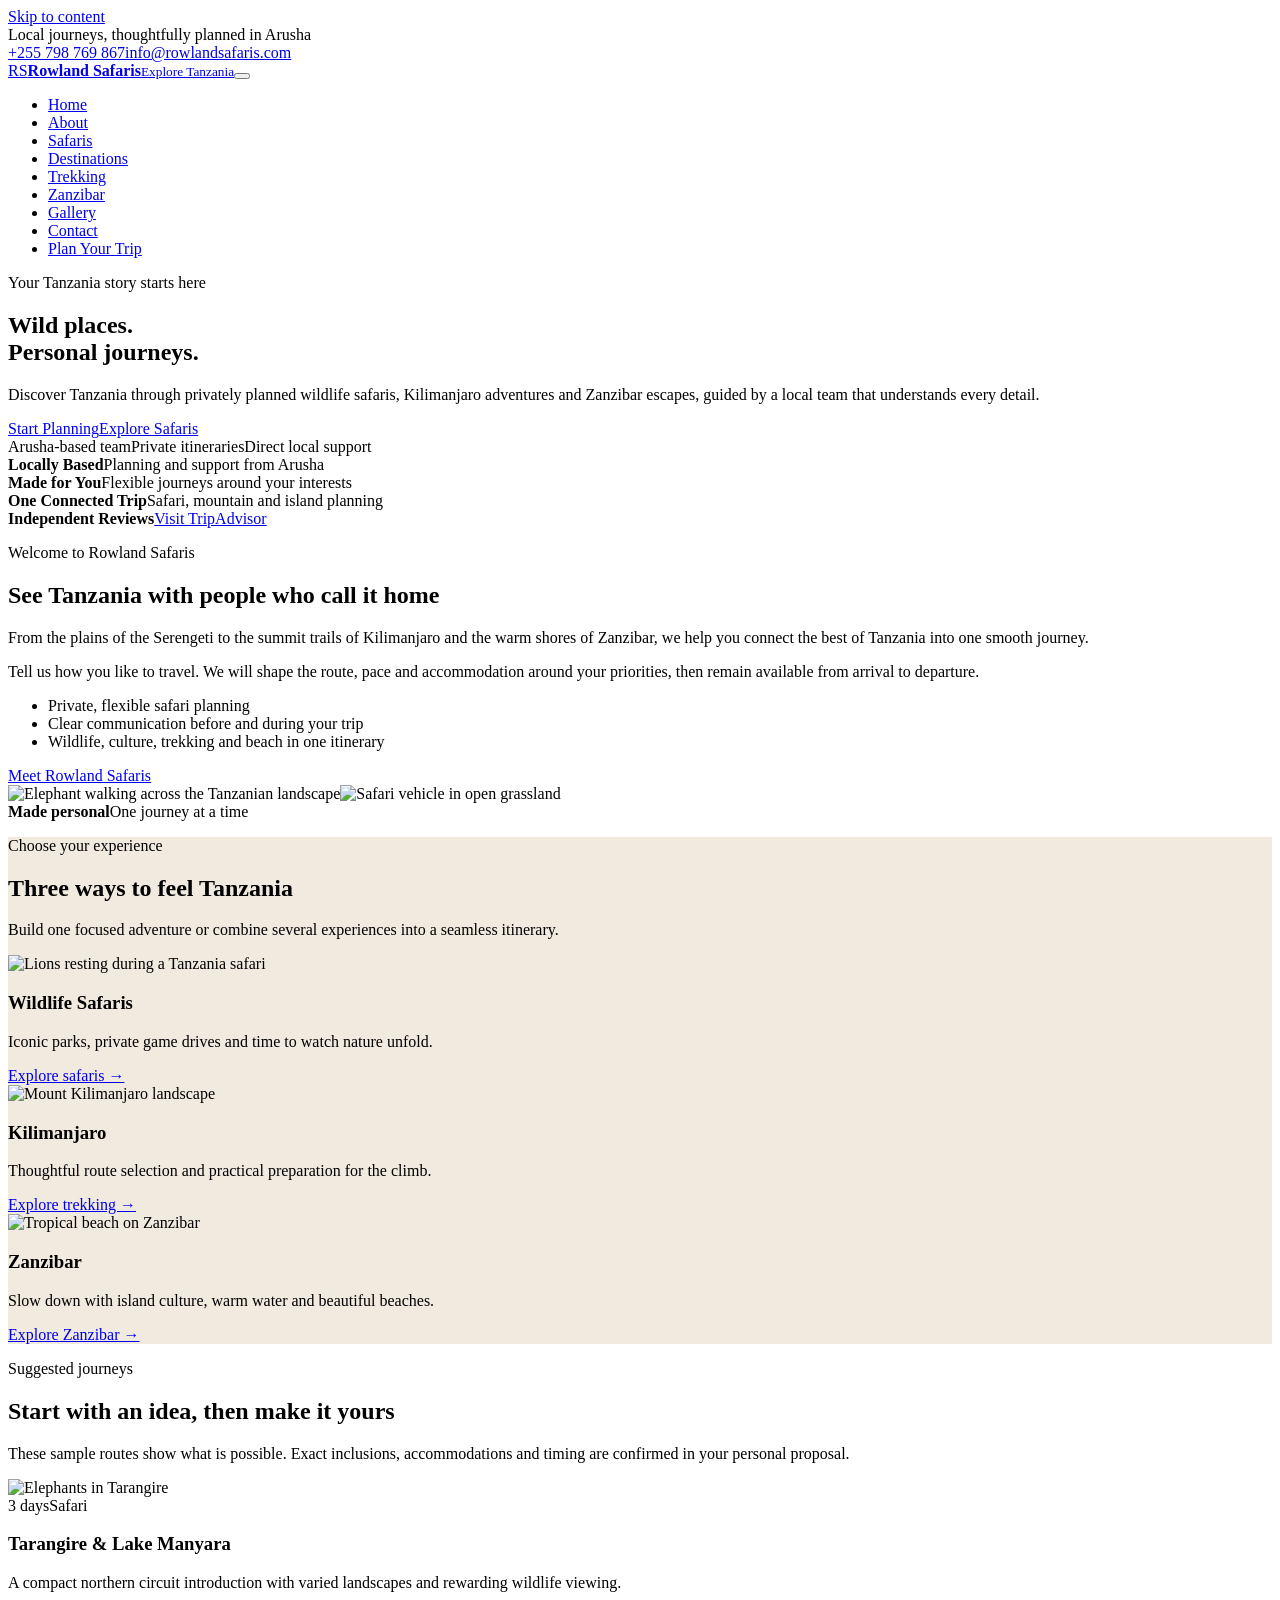
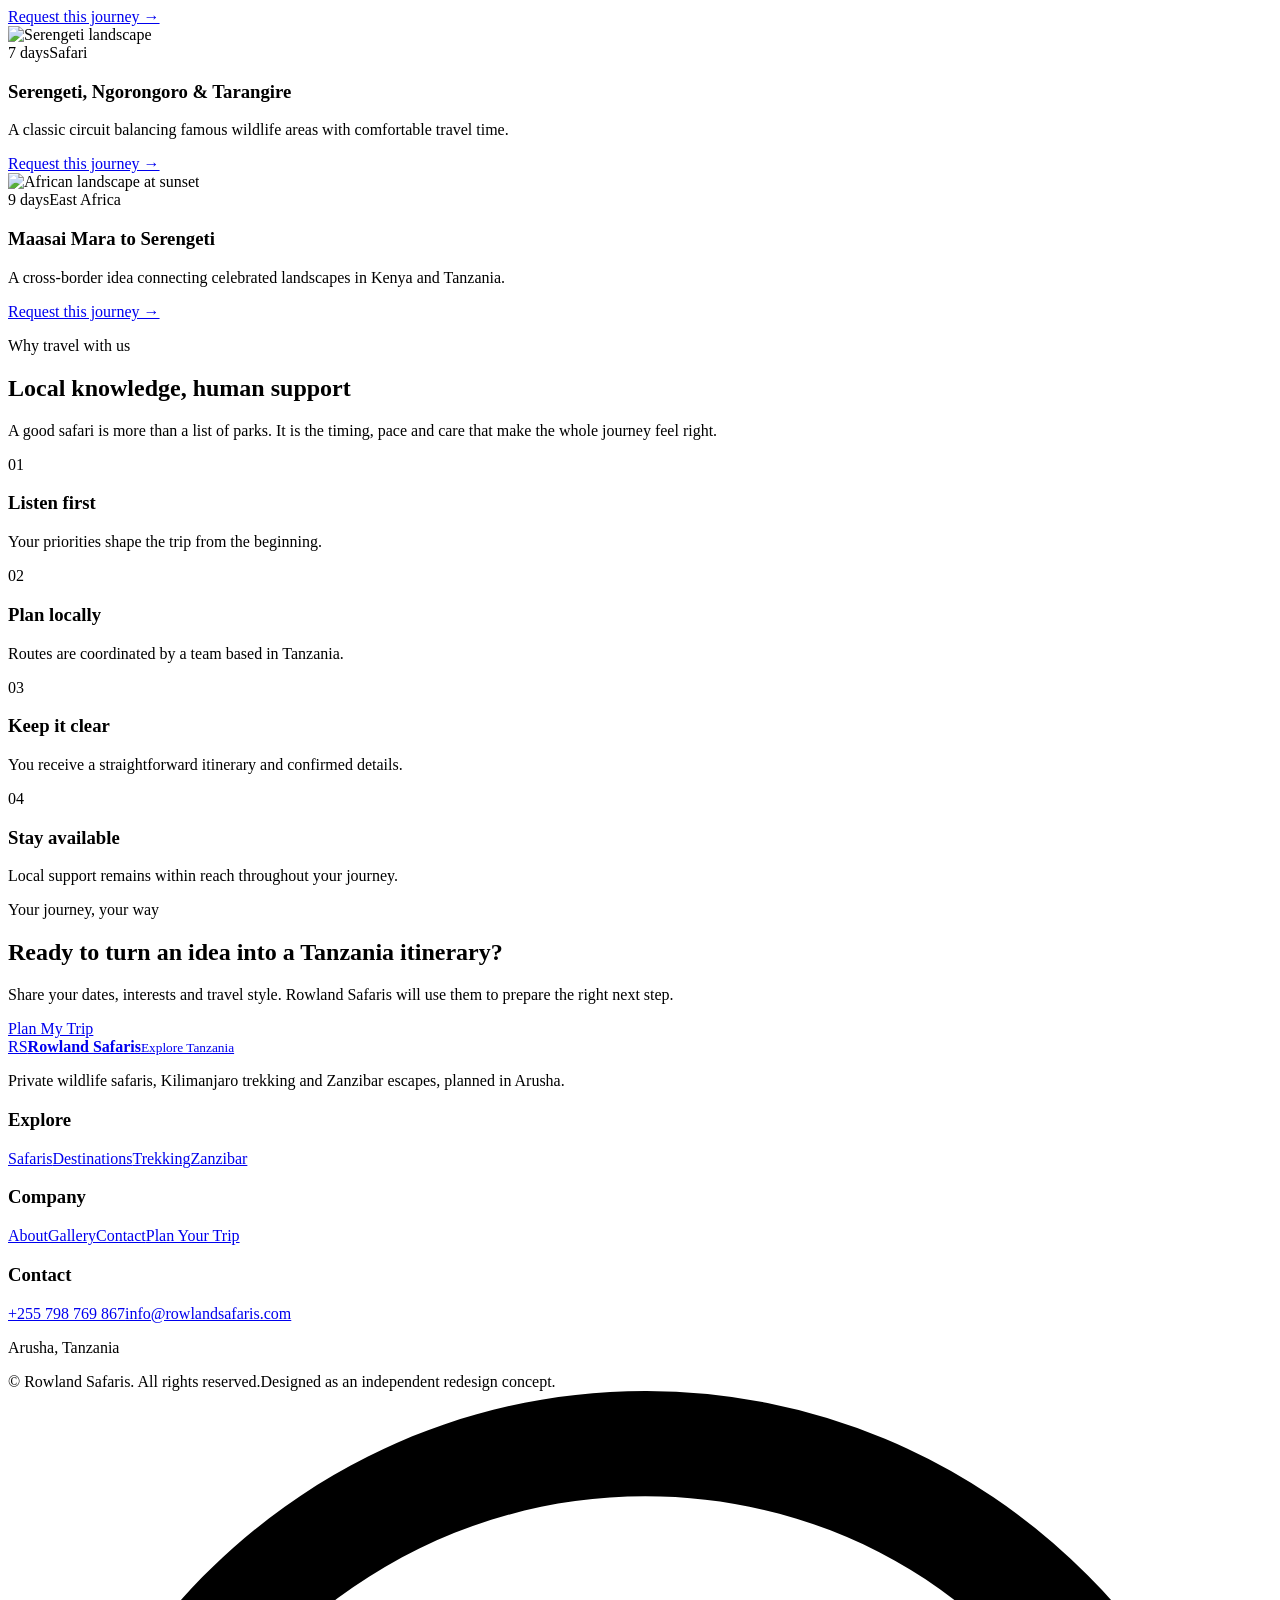
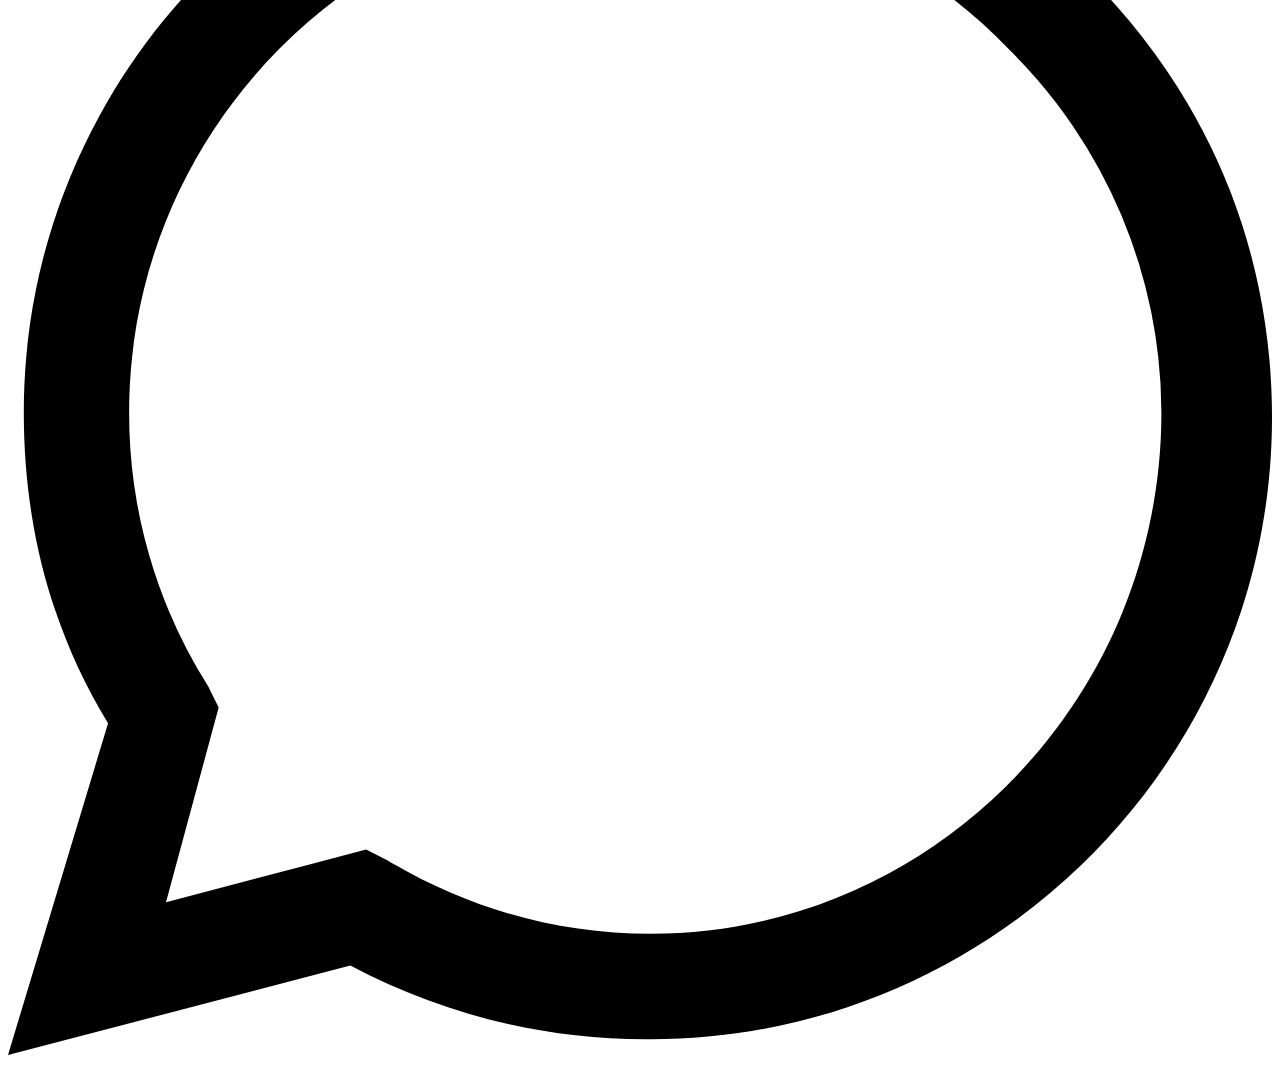
==== index.html @ 74c388b0 "Add files via upload" ====
<!doctype html><html lang="en"><head><meta charset="utf-8"><meta name="viewport" content="width=device-width,initial-scale=1"><meta name="description" content="Private Tanzania safaris, Kilimanjaro trekking and Zanzibar escapes planned by a local Arusha-based team."><title>Rowland Safaris | Tanzania Safaris, Kilimanjaro & Zanzibar</title><meta property="og:title" content="Rowland Safaris | Tanzania, Made Personal"><meta property="og:description" content="Thoughtfully planned wildlife safaris, mountain treks and island escapes."><meta property="og:image" content="https://images.unsplash.com/photo-1516426122078-c23e76319801?auto=format&fit=crop&w=1600&q=85"><link rel="preconnect" href="https://fonts.googleapis.com"><link rel="preconnect" href="https://fonts.gstatic.com" crossorigin><link href="https://fonts.googleapis.com/css2?family=DM+Sans:wght@400;500;600;700;800&family=Playfair+Display:ital,wght@0,600;0,700;1,600&display=swap" rel="stylesheet"><link rel="stylesheet" href="css/style.css"><script type="application/ld+json">{"@context":"https://schema.org","@type":"TravelAgency","name":"Rowland Safaris","url":"https://rowlandsafaris.com/","email":"info@rowlandsafaris.com","telephone":"+255798769867","address":{"@type":"PostalAddress","addressLocality":"Arusha","addressCountry":"TZ"}}</script></head><body>
<a class="skip-link" href="#main">Skip to content</a><header class="site-header"><div class="topbar"><div class="container topbar-inner"><span>Local journeys, thoughtfully planned in Arusha</span><div class="topbar-links"><a href="tel:+255798769867">+255 798 769 867</a><a href="mailto:info@rowlandsafaris.com">info@rowlandsafaris.com</a></div></div></div><nav class="navbar container" aria-label="Main navigation"><a class="brand" href="index.html"><span class="brand-mark">RS</span><span class="brand-copy"><strong>Rowland Safaris</strong><small>Explore Tanzania</small></span></a><button class="menu-toggle" aria-label="Toggle navigation" aria-expanded="false"><span></span><span></span><span></span></button><ul class="nav-menu"><li><a class="active" href="index.html">Home</a></li><li><a href="about.html">About</a></li><li><a href="safaris.html">Safaris</a></li><li><a href="destinations.html">Destinations</a></li><li><a href="trekking.html">Trekking</a></li><li><a href="zanzibar.html">Zanzibar</a></li><li><a href="gallery.html">Gallery</a></li><li><a href="contact.html">Contact</a></li><li><a class="nav-cta" href="plan-trip.html">Plan Your Trip</a></li></ul></nav></header>
<main id="main"><section class="hero" style="--hero:url('https://images.unsplash.com/photo-1516426122078-c23e76319801?auto=format&fit=crop&w=2000&q=88')"><div class="container hero-content"><p class="eyebrow">Your Tanzania story starts here</p><h1>Wild places.<br><span>Personal journeys.</span></h1><p class="hero-lead">Discover Tanzania through privately planned wildlife safaris, Kilimanjaro adventures and Zanzibar escapes, guided by a local team that understands every detail.</p><div class="hero-actions"><a class="button button-gold" href="plan-trip.html">Start Planning</a><a class="button button-outline" href="safaris.html">Explore Safaris</a></div><div class="hero-badges"><span>Arusha-based team</span><span>Private itineraries</span><span>Direct local support</span></div></div></section>
<section class="trust-strip"><div class="container trust-grid"><div class="trust-item"><strong>Locally Based</strong><span>Planning and support from Arusha</span></div><div class="trust-item"><strong>Made for You</strong><span>Flexible journeys around your interests</span></div><div class="trust-item"><strong>One Connected Trip</strong><span>Safari, mountain and island planning</span></div><div class="trust-item"><strong>Independent Reviews</strong><span><a class="text-link" target="_blank" rel="noopener" href="https://www.tripadvisor.com/Attraction_Review-g297913-d34256288-Reviews-ROWLAND_SAFARIS-Arusha_Arusha_Region.html">Visit TripAdvisor</a></span></div></div></section>
<section class="section"><div class="container split"><div><p class="eyebrow">Welcome to Rowland Safaris</p><h2>See Tanzania with people who call it home</h2><p>From the plains of the Serengeti to the summit trails of Kilimanjaro and the warm shores of Zanzibar, we help you connect the best of Tanzania into one smooth journey.</p><p>Tell us how you like to travel. We will shape the route, pace and accommodation around your priorities, then remain available from arrival to departure.</p><ul class="check-list"><li>Private, flexible safari planning</li><li>Clear communication before and during your trip</li><li>Wildlife, culture, trekking and beach in one itinerary</li></ul><a class="button" href="about.html">Meet Rowland Safaris</a></div><div class="image-stack"><img class="main-image" src="https://images.unsplash.com/photo-1534177616072-ef7dc120449d?auto=format&fit=crop&w=1000&q=85" alt="Elephant walking across the Tanzanian landscape"><img class="small-image" src="https://images.unsplash.com/photo-1547471080-7cc2caa01a7e?auto=format&fit=crop&w=700&q=85" alt="Safari vehicle in open grassland"><div class="image-note"><strong>Made personal</strong><span>One journey at a time</span></div></div></div></section>
<section class="section" style="background:#f1eadf"><div class="container"><div class="section-heading"><p class="eyebrow">Choose your experience</p><h2>Three ways to feel Tanzania</h2><p>Build one focused adventure or combine several experiences into a seamless itinerary.</p></div><div class="cards"><article class="experience-card"><img src="https://images.unsplash.com/photo-1519659528534-7fd733a832a0?auto=format&fit=crop&w=900&q=85" alt="Lions resting during a Tanzania safari"><div class="experience-card-content"><h3>Wildlife Safaris</h3><p>Iconic parks, private game drives and time to watch nature unfold.</p><a href="safaris.html">Explore safaris →</a></div></article><article class="experience-card"><img src="https://images.unsplash.com/photo-1609198092458-38a293c7ac4b?auto=format&fit=crop&w=900&q=85" alt="Mount Kilimanjaro landscape"><div class="experience-card-content"><h3>Kilimanjaro</h3><p>Thoughtful route selection and practical preparation for the climb.</p><a href="trekking.html">Explore trekking →</a></div></article><article class="experience-card"><img src="https://images.unsplash.com/photo-1528277342758-f1d7613953a2?auto=format&fit=crop&w=900&q=85" alt="Tropical beach on Zanzibar"><div class="experience-card-content"><h3>Zanzibar</h3><p>Slow down with island culture, warm water and beautiful beaches.</p><a href="zanzibar.html">Explore Zanzibar →</a></div></article></div></div></section>
<section class="section"><div class="container"><div class="section-heading"><p class="eyebrow">Suggested journeys</p><h2>Start with an idea, then make it yours</h2><p>These sample routes show what is possible. Exact inclusions, accommodations and timing are confirmed in your personal proposal.</p></div><div class="journey-grid"><article class="journey-card"><img src="https://images.unsplash.com/photo-1547970810-dc1eac37d174?auto=format&fit=crop&w=900&q=85" alt="Elephants in Tarangire"><div class="journey-body"><div class="journey-meta"><span>3 days</span><span class="tag">Safari</span></div><h3>Tarangire & Lake Manyara</h3><p>A compact northern circuit introduction with varied landscapes and rewarding wildlife viewing.</p><a class="text-link" href="plan-trip.html">Request this journey →</a></div></article><article class="journey-card"><img src="https://images.unsplash.com/photo-1535338454770-8be927b5a00b?auto=format&fit=crop&w=900&q=85" alt="Serengeti landscape"><div class="journey-body"><div class="journey-meta"><span>7 days</span><span class="tag">Safari</span></div><h3>Serengeti, Ngorongoro & Tarangire</h3><p>A classic circuit balancing famous wildlife areas with comfortable travel time.</p><a class="text-link" href="plan-trip.html">Request this journey →</a></div></article><article class="journey-card"><img src="https://images.unsplash.com/photo-1516026672322-bc52d61a55d5?auto=format&fit=crop&w=900&q=85" alt="African landscape at sunset"><div class="journey-body"><div class="journey-meta"><span>9 days</span><span class="tag">East Africa</span></div><h3>Maasai Mara to Serengeti</h3><p>A cross-border idea connecting celebrated landscapes in Kenya and Tanzania.</p><a class="text-link" href="plan-trip.html">Request this journey →</a></div></article></div></div></section>
<section class="section dark-section"><div class="container"><div class="section-heading"><p class="eyebrow">Why travel with us</p><h2>Local knowledge, human support</h2><p>A good safari is more than a list of parks. It is the timing, pace and care that make the whole journey feel right.</p></div><div class="feature-grid"><article class="feature"><span class="feature-number">01</span><h3>Listen first</h3><p>Your priorities shape the trip from the beginning.</p></article><article class="feature"><span class="feature-number">02</span><h3>Plan locally</h3><p>Routes are coordinated by a team based in Tanzania.</p></article><article class="feature"><span class="feature-number">03</span><h3>Keep it clear</h3><p>You receive a straightforward itinerary and confirmed details.</p></article><article class="feature"><span class="feature-number">04</span><h3>Stay available</h3><p>Local support remains within reach throughout your journey.</p></article></div></div></section>
<section class="section"><div class="container quote-banner"><div><p class="eyebrow">Your journey, your way</p><h2>Ready to turn an idea into a Tanzania itinerary?</h2><p>Share your dates, interests and travel style. Rowland Safaris will use them to prepare the right next step.</p></div><a class="button button-gold" href="plan-trip.html">Plan My Trip</a></div></section></main>
<footer class="site-footer"><div class="container footer-grid"><div class="footer-brand"><a class="brand" href="index.html"><span class="brand-mark">RS</span><span class="brand-copy"><strong>Rowland Safaris</strong><small>Explore Tanzania</small></span></a><p>Private wildlife safaris, Kilimanjaro trekking and Zanzibar escapes, planned in Arusha.</p></div><div><h3>Explore</h3><a href="safaris.html">Safaris</a><a href="destinations.html">Destinations</a><a href="trekking.html">Trekking</a><a href="zanzibar.html">Zanzibar</a></div><div><h3>Company</h3><a href="about.html">About</a><a href="gallery.html">Gallery</a><a href="contact.html">Contact</a><a href="plan-trip.html">Plan Your Trip</a></div><div><h3>Contact</h3><a href="tel:+255798769867">+255 798 769 867</a><a href="mailto:info@rowlandsafaris.com">info@rowlandsafaris.com</a><p>Arusha, Tanzania</p></div></div><div class="container footer-bottom"><span>© <span data-year></span> Rowland Safaris. All rights reserved.</span><span>Designed as an independent redesign concept.</span></div></footer><a class="whatsapp" href="https://wa.me/255798769867?text=Hello%20Rowland%20Safaris%2C%20I%20would%20like%20to%20plan%20a%20Tanzania%20trip." target="_blank" rel="noopener" aria-label="Chat on WhatsApp"><svg viewBox="0 0 24 24"><path d="M20.5 3.5A11.8 11.8 0 0 0 12.1 0C5.6 0 .3 5.3.3 11.8c0 2.1.5 4.1 1.6 5.9L0 24l6.5-1.7c1.7.9 3.6 1.4 5.6 1.4h.1c6.5 0 11.8-5.3 11.8-11.8 0-3.2-1.2-6.1-3.5-8.4ZM12.2 21.7c-1.8 0-3.5-.5-5-1.4l-.4-.2-3.8 1 1-3.7-.2-.4a9.7 9.7 0 0 1-1.5-5.2C2.3 6.4 6.7 2 12.1 2c2.6 0 5.1 1 6.9 2.9a9.7 9.7 0 0 1 2.9 6.9c0 5.5-4.4 9.9-9.7 9.9Z"/></svg></a><script src="js/main.js"></script></body></html>
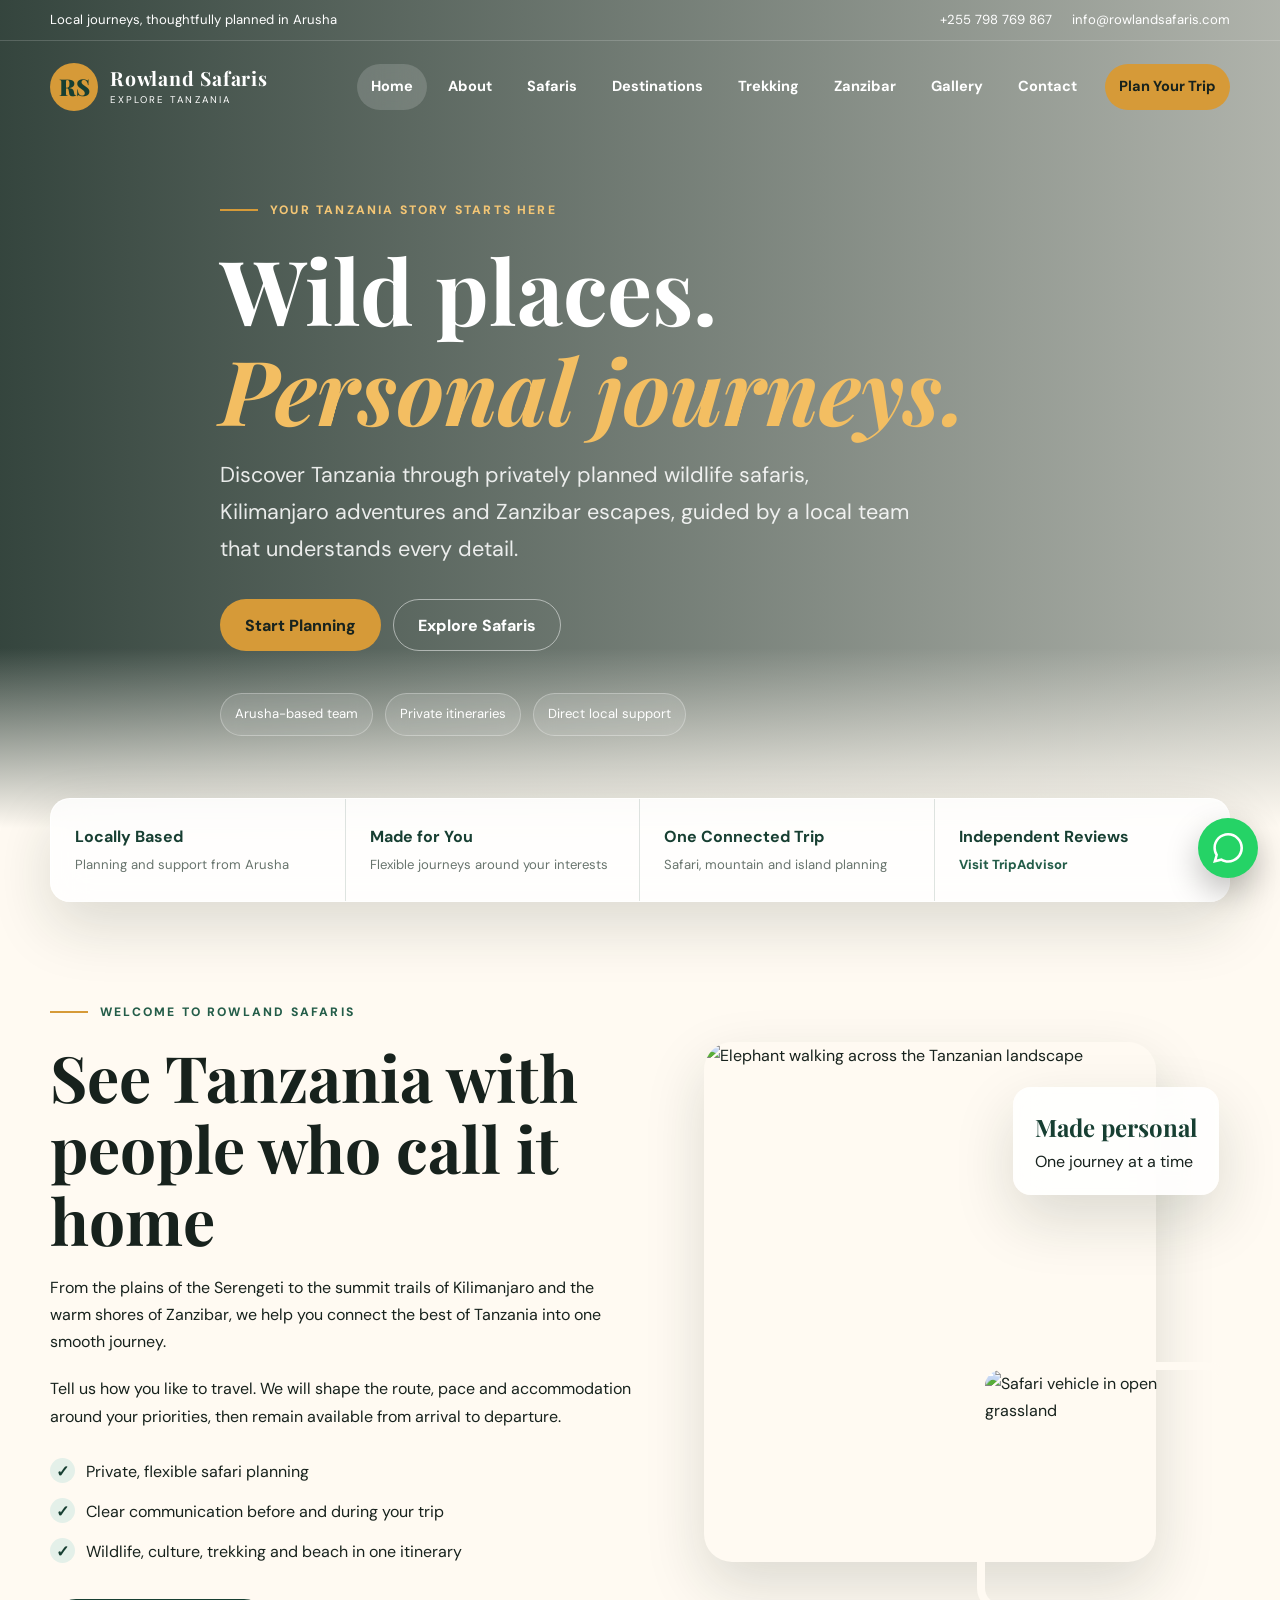
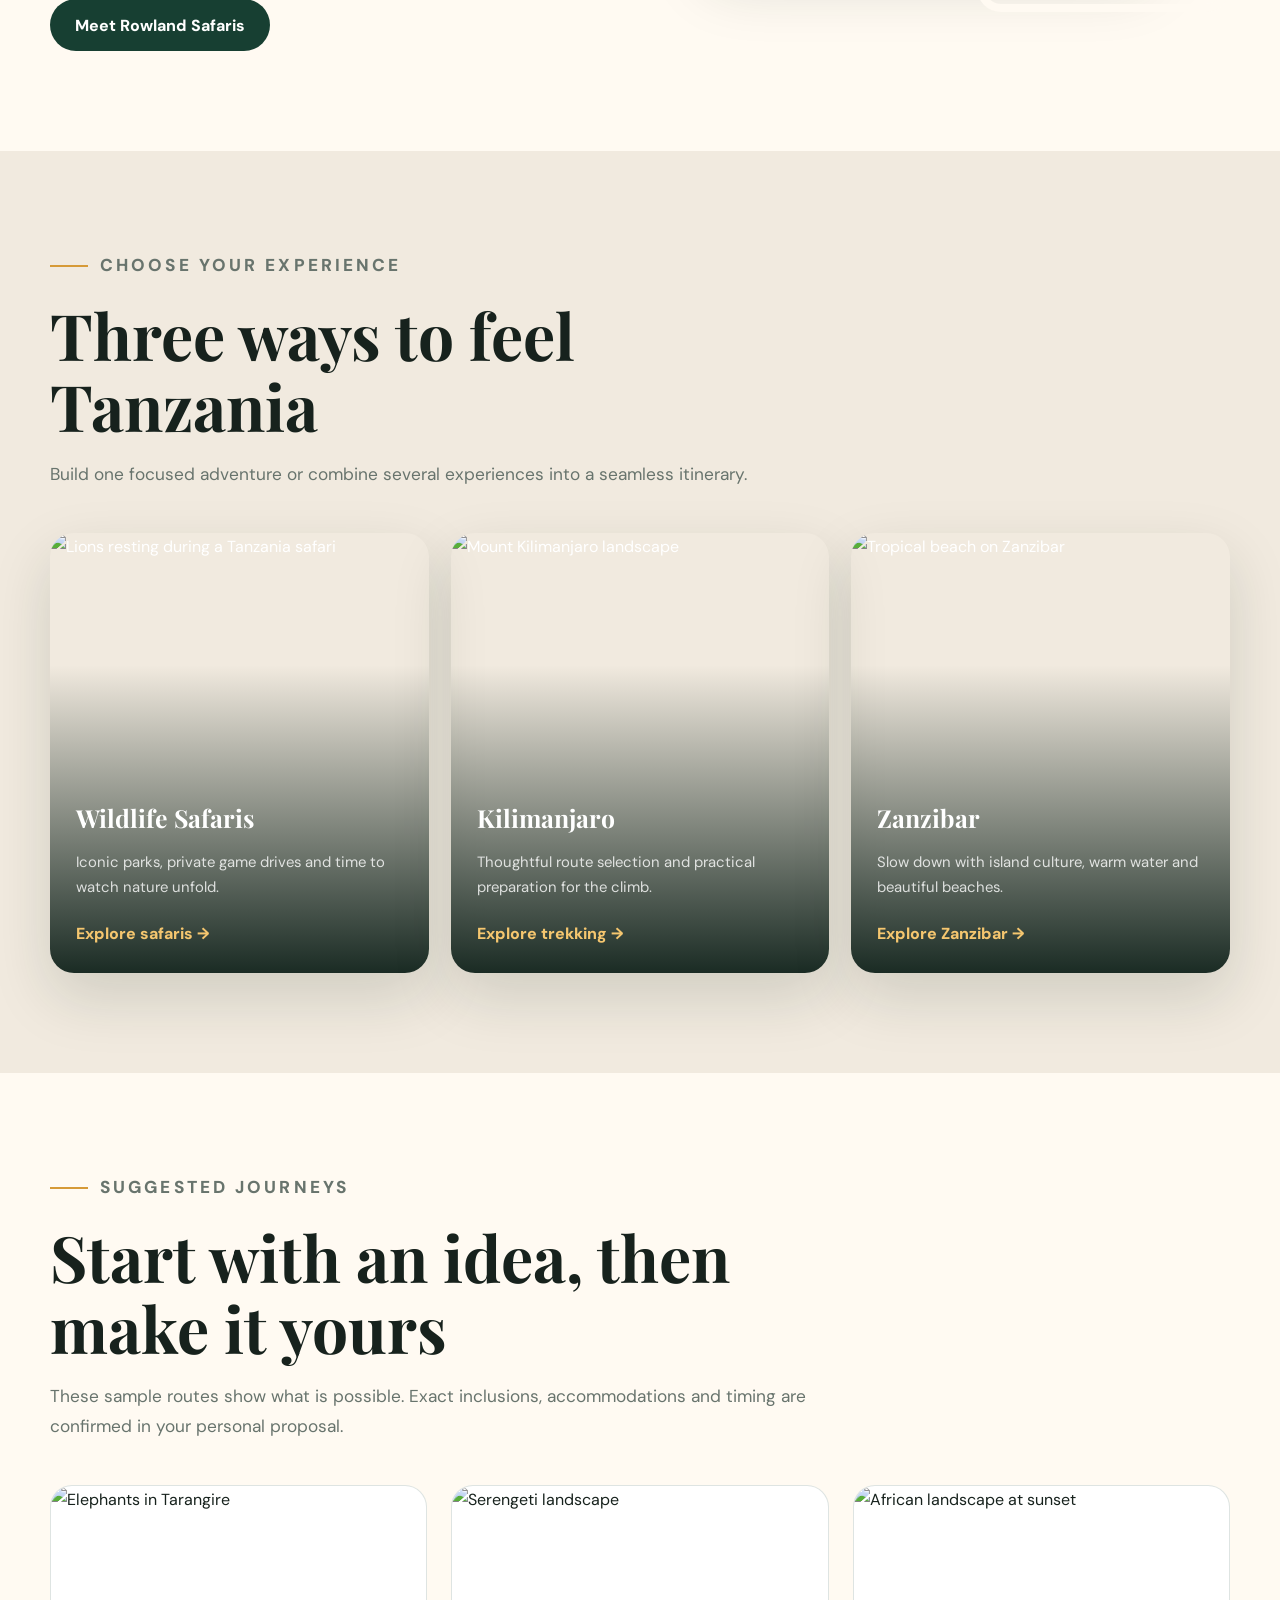
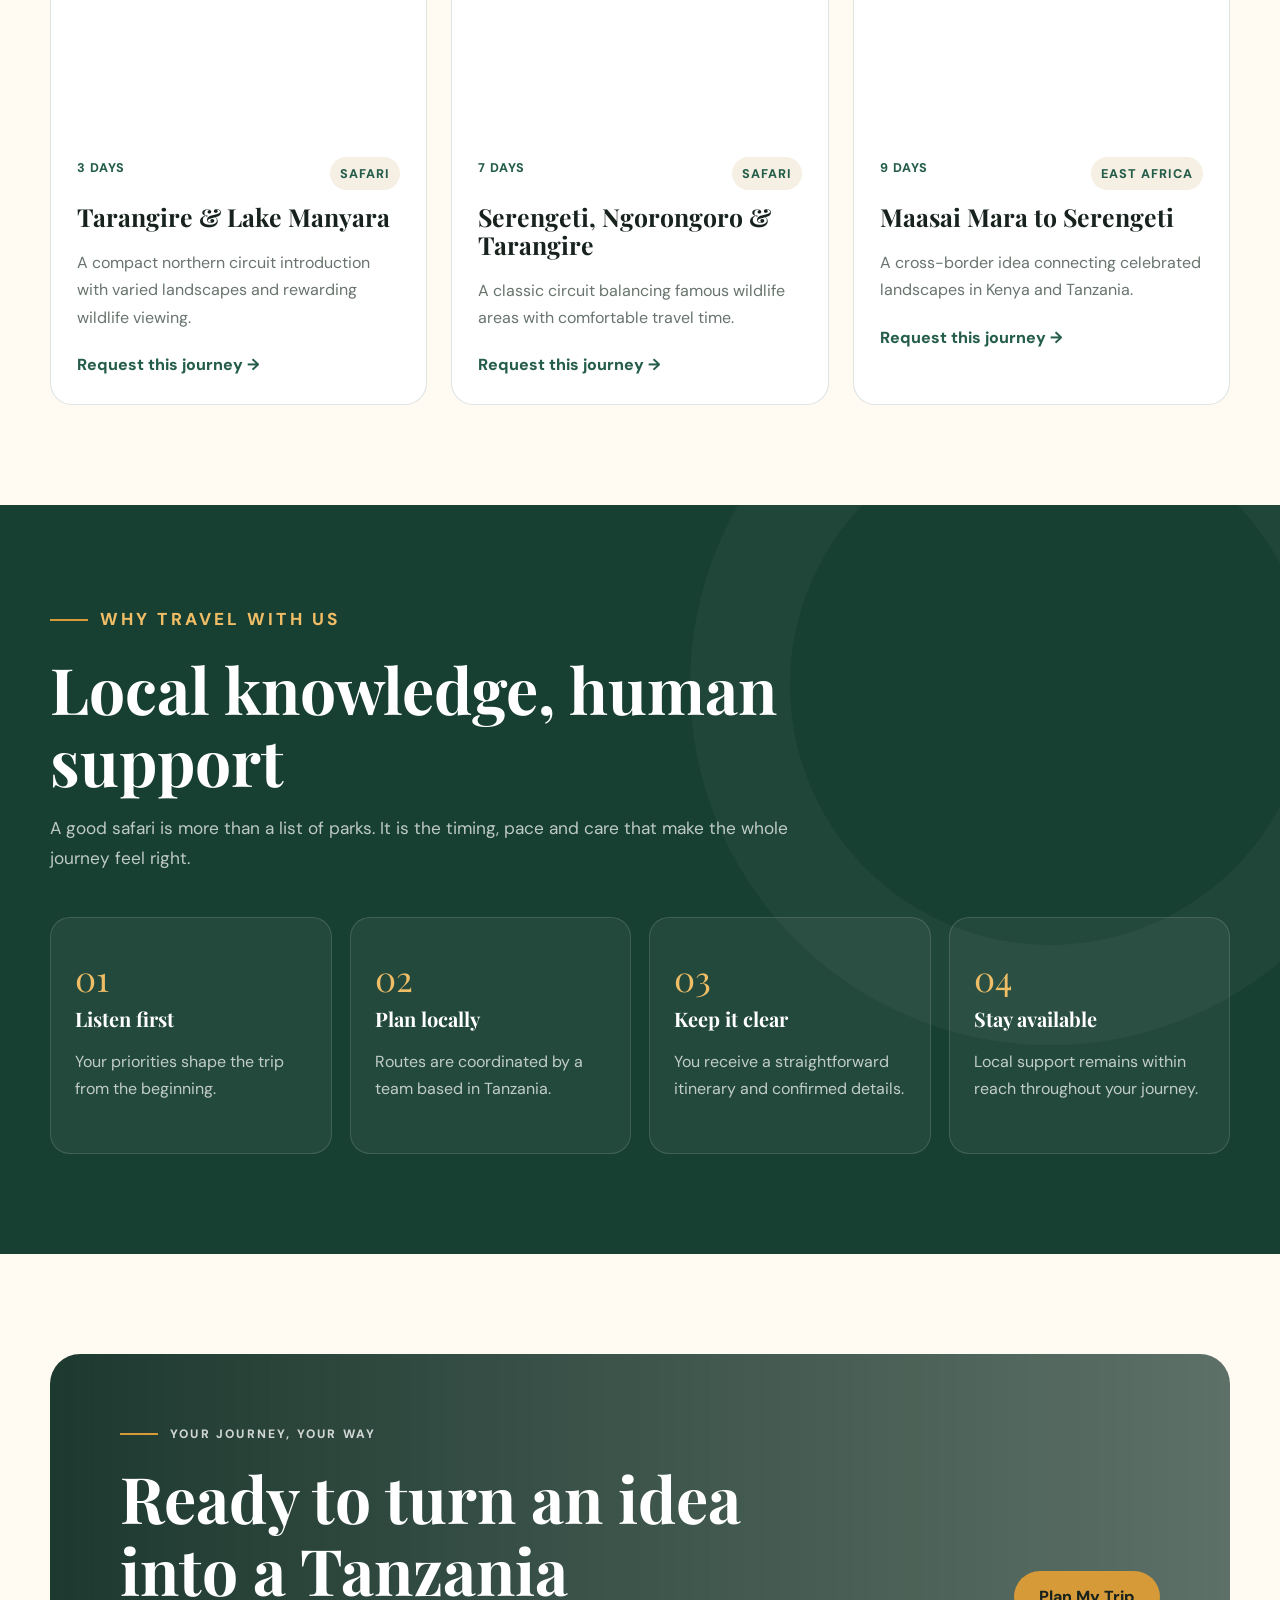
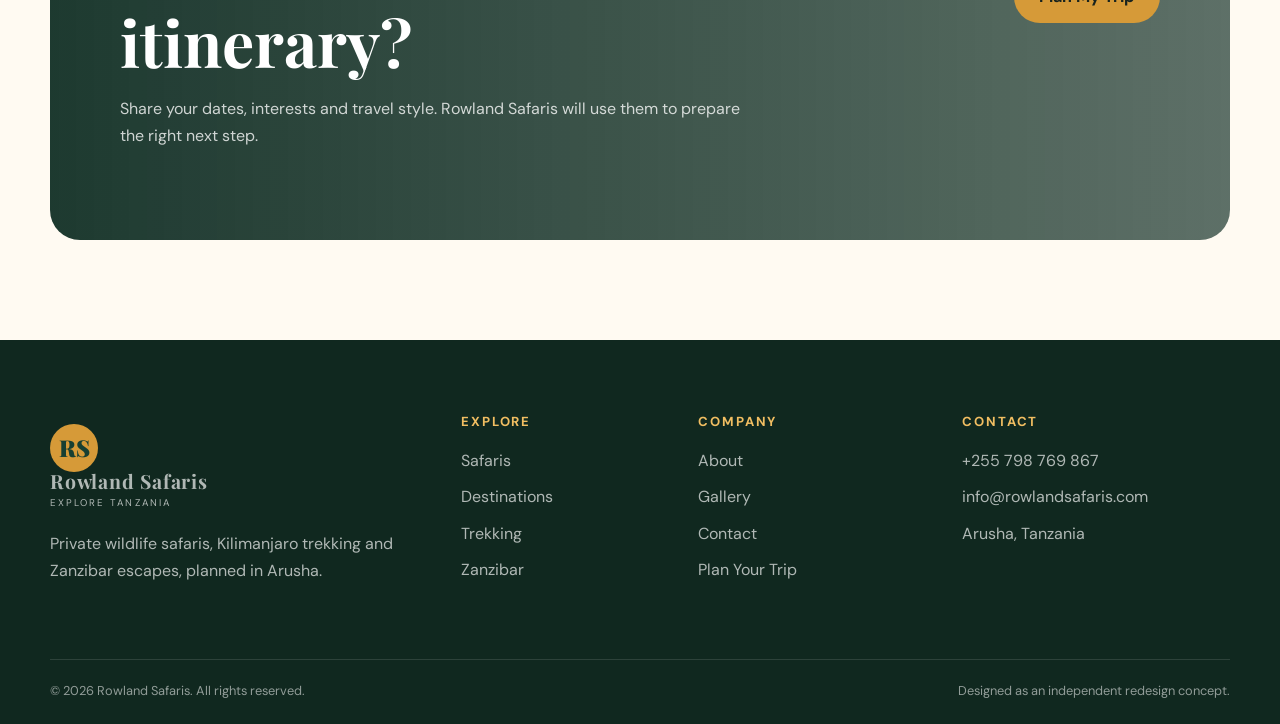
==== commit 280bd94f: "commit fix" ====
--- a/index.html
+++ b/index.html
@@ -1,4 +1,4 @@
-<!doctype html><html lang="en"><head><meta charset="utf-8"><meta name="viewport" content="width=device-width,initial-scale=1"><meta name="description" content="Private Tanzania safaris, Kilimanjaro trekking and Zanzibar escapes planned by a local Arusha-based team."><title>Rowland Safaris | Tanzania Safaris, Kilimanjaro & Zanzibar</title><meta property="og:title" content="Rowland Safaris | Tanzania, Made Personal"><meta property="og:description" content="Thoughtfully planned wildlife safaris, mountain treks and island escapes."><meta property="og:image" content="https://images.unsplash.com/photo-1516426122078-c23e76319801?auto=format&fit=crop&w=1600&q=85"><link rel="preconnect" href="https://fonts.googleapis.com"><link rel="preconnect" href="https://fonts.gstatic.com" crossorigin><link href="https://fonts.googleapis.com/css2?family=DM+Sans:wght@400;500;600;700;800&family=Playfair+Display:ital,wght@0,600;0,700;1,600&display=swap" rel="stylesheet"><link rel="stylesheet" href="css/style.css"><script type="application/ld+json">{"@context":"https://schema.org","@type":"TravelAgency","name":"Rowland Safaris","url":"https://rowlandsafaris.com/","email":"info@rowlandsafaris.com","telephone":"+255798769867","address":{"@type":"PostalAddress","addressLocality":"Arusha","addressCountry":"TZ"}}</script></head><body>
+<!doctype html><html lang="en"><head><meta charset="utf-8"><meta name="viewport" content="width=device-width,initial-scale=1"><meta name="description" content="Private Tanzania safaris, Kilimanjaro trekking and Zanzibar escapes planned by a local Arusha-based team."><title>Rowland Safaris | Tanzania Safaris, Kilimanjaro & Zanzibar</title><meta property="og:title" content="Rowland Safaris | Tanzania, Made Personal"><meta property="og:description" content="Thoughtfully planned wildlife safaris, mountain treks and island escapes."><meta property="og:image" content="https://images.unsplash.com/photo-1516426122078-c23e76319801?auto=format&fit=crop&w=1600&q=85"><link rel="preconnect" href="https://fonts.googleapis.com"><link rel="preconnect" href="https://fonts.gstatic.com" crossorigin><link href="https://fonts.googleapis.com/css2?family=DM+Sans:wght@400;500;600;700;800&family=Playfair+Display:ital,wght@0,600;0,700;1,600&display=swap" rel="stylesheet"><link rel="stylesheet" href="style/style.css"><script type="application/ld+json">{"@context":"https://schema.org","@type":"TravelAgency","name":"Rowland Safaris","url":"https://rowlandsafaris.com/","email":"info@rowlandsafaris.com","telephone":"+255798769867","address":{"@type":"PostalAddress","addressLocality":"Arusha","addressCountry":"TZ"}}</script></head><body>
 <a class="skip-link" href="#main">Skip to content</a><header class="site-header"><div class="topbar"><div class="container topbar-inner"><span>Local journeys, thoughtfully planned in Arusha</span><div class="topbar-links"><a href="tel:+255798769867">+255 798 769 867</a><a href="mailto:info@rowlandsafaris.com">info@rowlandsafaris.com</a></div></div></div><nav class="navbar container" aria-label="Main navigation"><a class="brand" href="index.html"><span class="brand-mark">RS</span><span class="brand-copy"><strong>Rowland Safaris</strong><small>Explore Tanzania</small></span></a><button class="menu-toggle" aria-label="Toggle navigation" aria-expanded="false"><span></span><span></span><span></span></button><ul class="nav-menu"><li><a class="active" href="index.html">Home</a></li><li><a href="about.html">About</a></li><li><a href="safaris.html">Safaris</a></li><li><a href="destinations.html">Destinations</a></li><li><a href="trekking.html">Trekking</a></li><li><a href="zanzibar.html">Zanzibar</a></li><li><a href="gallery.html">Gallery</a></li><li><a href="contact.html">Contact</a></li><li><a class="nav-cta" href="plan-trip.html">Plan Your Trip</a></li></ul></nav></header>
 <main id="main"><section class="hero" style="--hero:url('https://images.unsplash.com/photo-1516426122078-c23e76319801?auto=format&fit=crop&w=2000&q=88')"><div class="container hero-content"><p class="eyebrow">Your Tanzania story starts here</p><h1>Wild places.<br><span>Personal journeys.</span></h1><p class="hero-lead">Discover Tanzania through privately planned wildlife safaris, Kilimanjaro adventures and Zanzibar escapes, guided by a local team that understands every detail.</p><div class="hero-actions"><a class="button button-gold" href="plan-trip.html">Start Planning</a><a class="button button-outline" href="safaris.html">Explore Safaris</a></div><div class="hero-badges"><span>Arusha-based team</span><span>Private itineraries</span><span>Direct local support</span></div></div></section>
 <section class="trust-strip"><div class="container trust-grid"><div class="trust-item"><strong>Locally Based</strong><span>Planning and support from Arusha</span></div><div class="trust-item"><strong>Made for You</strong><span>Flexible journeys around your interests</span></div><div class="trust-item"><strong>One Connected Trip</strong><span>Safari, mountain and island planning</span></div><div class="trust-item"><strong>Independent Reviews</strong><span><a class="text-link" target="_blank" rel="noopener" href="https://www.tripadvisor.com/Attraction_Review-g297913-d34256288-Reviews-ROWLAND_SAFARIS-Arusha_Arusha_Region.html">Visit TripAdvisor</a></span></div></div></section>
--- a/style/style.css
+++ b/style/style.css
@@ -0,0 +1,16 @@
+:root{--ink:#17221d;--forest:#173f32;--forest-2:#245d49;--gold:#d69a38;--sand:#f5efe4;--cream:#fffaf2;--white:#fff;--muted:#68746d;--line:rgba(23,63,50,.14);--shadow:0 24px 60px rgba(17,39,30,.15);--radius:28px;--container:min(1180px,calc(100% - 40px))}
+*{box-sizing:border-box}html{scroll-behavior:smooth}body{margin:0;font-family:"DM Sans",sans-serif;color:var(--ink);background:var(--cream);line-height:1.7}body.menu-open{overflow:hidden}img{display:block;max-width:100%}a{color:inherit;text-decoration:none}button,input,select,textarea{font:inherit}h1,h2,h3,h4{font-family:"Playfair Display",serif;line-height:1.12;margin:0 0 18px}h1{font-size:clamp(3rem,7vw,6.5rem)}h2{font-size:clamp(2.25rem,5vw,4rem)}h3{font-size:1.55rem}p{margin:0 0 20px}.container{width:var(--container);margin-inline:auto}.section{padding:100px 0}.section-sm{padding:62px 0}.eyebrow{display:flex;align-items:center;gap:12px;color:var(--forest-2);font-size:.76rem;font-weight:800;letter-spacing:.18em;text-transform:uppercase;margin-bottom:18px}.eyebrow:before{content:"";width:38px;height:2px;background:var(--gold)}.section-heading{max-width:760px;margin-bottom:44px}.section-heading p{color:var(--muted);font-size:1.08rem}.button{display:inline-flex;align-items:center;justify-content:center;gap:10px;min-height:52px;padding:0 24px;border-radius:999px;border:1px solid transparent;background:var(--forest);color:#fff;font-weight:800;cursor:pointer;transition:.25s}.button:hover{transform:translateY(-2px);background:var(--forest-2);box-shadow:0 12px 24px rgba(23,63,50,.18)}.button-gold{background:var(--gold);color:#18231e}.button-gold:hover{background:#e6aa48}.button-outline{background:transparent;border-color:rgba(255,255,255,.5)}.button-outline:hover{background:#fff;color:var(--forest)}.text-link{font-weight:800;color:var(--forest-2)}.text-link:hover{color:var(--gold)}.skip-link{position:fixed;left:20px;top:-80px;z-index:999;background:#fff;padding:12px 18px;border-radius:8px}.skip-link:focus{top:20px}
+.site-header{position:absolute;inset:0 0 auto;z-index:20;color:#fff}.topbar{border-bottom:1px solid rgba(255,255,255,.17);font-size:.82rem}.topbar-inner{height:40px;display:flex;justify-content:space-between;align-items:center}.topbar-links{display:flex;gap:20px}.navbar{height:92px;display:flex;align-items:center;justify-content:space-between}.brand{display:flex;align-items:center;gap:12px;color:#fff}.brand-mark{display:grid;place-items:center;width:48px;height:48px;border-radius:50%;background:var(--gold);color:var(--forest);font-family:"Playfair Display",serif;font-size:1.45rem;font-weight:900}.brand-copy{line-height:1}.brand-copy strong{display:block;font-family:"Playfair Display",serif;font-size:1.22rem;letter-spacing:.04em}.brand-copy small{display:block;margin-top:7px;font-size:.61rem;letter-spacing:.21em;text-transform:uppercase}.nav-menu{display:flex;align-items:center;gap:7px;list-style:none;margin:0;padding:0}.nav-menu a{display:block;padding:11px 14px;border-radius:999px;font-size:.91rem;font-weight:700}.nav-menu a:hover,.nav-menu a.active{background:rgba(255,255,255,.16);backdrop-filter:blur(12px)}.nav-menu .nav-cta{background:var(--gold);color:var(--ink);margin-left:7px}.menu-toggle{display:none;width:46px;height:46px;border:1px solid rgba(255,255,255,.35);border-radius:50%;background:rgba(255,255,255,.1);color:#fff}.menu-toggle span{display:block;width:20px;height:2px;background:currentColor;margin:4px auto}
+.hero{position:relative;min-height:760px;display:flex;align-items:flex-end;color:#fff;background:linear-gradient(90deg,rgba(8,29,22,.82),rgba(8,29,22,.32)),var(--hero) center/cover no-repeat;padding:200px 0 92px}.hero:after,.page-hero:after{content:"";position:absolute;inset:auto 0 0;height:180px;background:linear-gradient(transparent,var(--cream));pointer-events:none}.hero-content{position:relative;z-index:2;max-width:840px}.hero .eyebrow,.page-hero .eyebrow{color:#f4c675}.hero h1 span{color:#f3be62;font-style:italic}.hero-lead{font-size:clamp(1.05rem,2vw,1.35rem);max-width:700px;color:rgba(255,255,255,.88)}.hero-actions{display:flex;gap:12px;flex-wrap:wrap;margin-top:32px}.hero-badges{display:flex;gap:12px;flex-wrap:wrap;margin-top:42px}.hero-badges span{padding:9px 14px;border:1px solid rgba(255,255,255,.28);border-radius:999px;background:rgba(255,255,255,.1);backdrop-filter:blur(10px);font-size:.82rem}.page-hero{position:relative;min-height:520px;display:flex;align-items:flex-end;color:#fff;background:linear-gradient(90deg,rgba(8,29,22,.84),rgba(8,29,22,.28)),var(--hero) center/cover no-repeat;padding:190px 0 88px}.page-hero-content{position:relative;z-index:2;max-width:820px}.page-hero h1{font-size:clamp(3rem,6vw,5.5rem)}.breadcrumb{display:flex;gap:10px;align-items:center;font-size:.9rem;color:rgba(255,255,255,.76)}
+.trust-strip{position:relative;z-index:3;margin-top:-30px}.trust-grid{display:grid;grid-template-columns:repeat(4,1fr);background:rgba(255,255,255,.82);border:1px solid rgba(255,255,255,.8);border-radius:20px;box-shadow:var(--shadow);backdrop-filter:blur(18px);overflow:hidden}.trust-item{padding:24px;border-right:1px solid var(--line)}.trust-item:last-child{border:0}.trust-item strong{display:block;color:var(--forest);font-size:1rem}.trust-item span{font-size:.82rem;color:var(--muted)}
+.split{display:grid;grid-template-columns:1.05fr .95fr;gap:72px;align-items:center}.image-stack{position:relative;min-height:570px}.image-stack .main-image{width:86%;height:520px;object-fit:cover;border-radius:var(--radius);box-shadow:var(--shadow)}.image-stack .small-image{position:absolute;right:0;bottom:0;width:48%;height:250px;object-fit:cover;border:8px solid var(--cream);border-radius:24px}.image-note{position:absolute;right:2%;top:8%;padding:20px 22px;border-radius:18px;background:rgba(255,255,255,.84);backdrop-filter:blur(16px);box-shadow:var(--shadow)}.image-note strong{display:block;font-family:"Playfair Display",serif;font-size:1.5rem;color:var(--forest)}.check-list{display:grid;gap:13px;margin:28px 0 34px;padding:0;list-style:none}.check-list li{display:flex;gap:11px}.check-list li:before{content:"✓";display:grid;place-items:center;flex:0 0 25px;height:25px;border-radius:50%;background:#e4f0e9;color:var(--forest);font-weight:900}
+.cards{display:grid;grid-template-columns:repeat(3,1fr);gap:22px}.experience-card{position:relative;min-height:440px;border-radius:24px;overflow:hidden;color:#fff;box-shadow:var(--shadow)}.experience-card img{position:absolute;width:100%;height:100%;object-fit:cover;transition:.6s}.experience-card:after{content:"";position:absolute;inset:0;background:linear-gradient(transparent 30%,rgba(8,27,20,.92))}.experience-card:hover img{transform:scale(1.06)}.experience-card-content{position:absolute;z-index:2;inset:auto 26px 26px}.experience-card-content p{color:rgba(255,255,255,.8);font-size:.93rem}.experience-card-content a{font-weight:800;color:#f5c66f}.journey-grid{display:grid;grid-template-columns:repeat(3,1fr);gap:24px}.journey-card{background:#fff;border:1px solid var(--line);border-radius:22px;overflow:hidden;transition:.25s}.journey-card:hover{transform:translateY(-6px);box-shadow:var(--shadow)}.journey-card img{width:100%;height:245px;object-fit:cover}.journey-body{padding:26px}.journey-meta{display:flex;justify-content:space-between;gap:10px;margin-bottom:13px;color:var(--forest-2);font-size:.79rem;font-weight:800;text-transform:uppercase;letter-spacing:.08em}.journey-body p{color:var(--muted)}.tag{display:inline-flex;padding:6px 10px;border-radius:999px;background:var(--sand)}
+.dark-section{position:relative;background:var(--forest);color:#fff;overflow:hidden}.dark-section:before{content:"";position:absolute;width:520px;height:520px;border-radius:50%;border:100px solid rgba(255,255,255,.035);right:-130px;top:-180px}.dark-section .eyebrow{color:#efbd66}.dark-section p{color:rgba(255,255,255,.72)}.feature-grid{position:relative;display:grid;grid-template-columns:repeat(4,1fr);gap:18px}.feature{padding:30px 24px;border:1px solid rgba(255,255,255,.13);border-radius:20px;background:rgba(255,255,255,.055)}.feature-number{font-family:"Playfair Display",serif;color:#efbd66;font-size:2.2rem}.feature h3{font-size:1.25rem}
+.quote-banner{background:linear-gradient(90deg,rgba(10,41,31,.92),rgba(10,41,31,.66)),url('https://images.unsplash.com/photo-1516426122078-c23e76319801?auto=format&fit=crop&w=1900&q=85') center/cover;color:#fff;border-radius:30px;padding:70px;display:flex;align-items:center;justify-content:space-between;gap:40px}.quote-banner p{color:rgba(255,255,255,.78);max-width:620px}.quote-banner h2{max-width:700px}
+.page-intro{max-width:830px}.content-grid{display:grid;grid-template-columns:1fr 1fr;gap:24px}.content-card{padding:34px;border-radius:22px;background:#fff;border:1px solid var(--line)}.content-card p{color:var(--muted)}.icon-badge{display:grid;place-items:center;width:50px;height:50px;margin-bottom:22px;border-radius:14px;background:#edf3ef;color:var(--forest);font-size:1.4rem}.destination-grid{display:grid;grid-template-columns:repeat(2,1fr);gap:24px}.destination-card{display:grid;grid-template-columns:.85fr 1.15fr;min-height:330px;background:#fff;border-radius:24px;overflow:hidden;border:1px solid var(--line)}.destination-card img{width:100%;height:100%;object-fit:cover}.destination-copy{padding:34px}.destination-copy p{color:var(--muted)}
+.process{display:grid;grid-template-columns:repeat(4,1fr);gap:18px}.process article{padding:28px;border-radius:20px;background:#fff;border:1px solid var(--line)}.process span{font-family:"Playfair Display",serif;font-size:2rem;color:var(--gold)}.process p{color:var(--muted)}
+.gallery-grid{display:grid;grid-template-columns:repeat(12,1fr);grid-auto-rows:220px;gap:15px}.gallery-item{position:relative;grid-column:span 4;border:0;padding:0;border-radius:18px;overflow:hidden;cursor:zoom-in;background:#ddd}.gallery-item.wide{grid-column:span 8}.gallery-item.tall{grid-row:span 2}.gallery-item img{width:100%;height:100%;object-fit:cover;transition:.4s}.gallery-item:hover img{transform:scale(1.04)}.gallery-item:after{content:"View";position:absolute;right:15px;bottom:15px;padding:7px 12px;border-radius:999px;background:rgba(255,255,255,.82);color:var(--forest);font-weight:800;opacity:0;transition:.25s}.gallery-item:hover:after{opacity:1}.lightbox{position:fixed;inset:0;z-index:200;display:none;place-items:center;background:rgba(6,18,14,.94);padding:30px}.lightbox.open{display:grid}.lightbox img{max-width:min(1100px,94vw);max-height:84vh;border-radius:18px}.lightbox-close{position:absolute;right:25px;top:20px;width:48px;height:48px;border:1px solid rgba(255,255,255,.3);border-radius:50%;background:rgba(255,255,255,.12);color:#fff;font-size:1.6rem;cursor:pointer}
+.form-wrap{display:grid;grid-template-columns:.8fr 1.2fr;gap:35px;align-items:start}.form-panel,.contact-panel{padding:38px;border-radius:24px;background:#fff;border:1px solid var(--line);box-shadow:0 18px 45px rgba(29,54,44,.08)}.form-grid{display:grid;grid-template-columns:1fr 1fr;gap:18px}.field{display:grid;gap:7px}.field.full{grid-column:1/-1}.field label{font-size:.86rem;font-weight:800;color:var(--forest)}.field input,.field select,.field textarea{width:100%;border:1px solid #d9e0db;background:#fbfcfb;border-radius:12px;padding:14px 15px;color:var(--ink);outline:none}.field input:focus,.field select:focus,.field textarea:focus{border-color:var(--gold);box-shadow:0 0 0 4px rgba(214,154,56,.12)}.field textarea{min-height:135px;resize:vertical}.form-note{color:var(--muted);font-size:.82rem}.contact-list{display:grid;gap:15px;margin:26px 0}.contact-list a,.contact-list p{display:block;margin:0;padding:17px;border-radius:14px;background:var(--sand)}
+.site-footer{background:#10281f;color:#fff;padding:75px 0 22px}.footer-grid{display:grid;grid-template-columns:1.35fr .7fr .8fr 1fr;gap:50px}.footer-grid p,.footer-grid a{color:rgba(255,255,255,.67)}.footer-grid a{display:block;margin:9px 0}.footer-grid a:hover{color:#f1be62}.footer-grid h3{font-family:"DM Sans",sans-serif;font-size:.82rem;text-transform:uppercase;letter-spacing:.14em;color:#f1be62}.footer-brand .brand{margin-bottom:22px}.footer-bottom{display:flex;align-items:center;justify-content:space-between;margin-top:55px;padding-top:20px;border-top:1px solid rgba(255,255,255,.12);color:rgba(255,255,255,.54);font-size:.8rem}.whatsapp{position:fixed;z-index:80;right:22px;bottom:22px;width:60px;height:60px;display:grid;place-items:center;border-radius:50%;background:#25d366;color:#fff;box-shadow:0 14px 32px rgba(0,0,0,.25);animation:float 3s ease-in-out infinite}.whatsapp svg{width:30px;fill:currentColor}@keyframes float{50%{transform:translateY(-8px)}}
+@media(max-width:980px){.topbar{display:none}.site-header{position:absolute}.navbar{height:82px}.menu-toggle{display:block}.nav-menu{position:fixed;inset:0 0 0 23%;display:flex;flex-direction:column;align-items:stretch;justify-content:center;gap:5px;padding:90px 32px;background:rgba(13,47,36,.97);backdrop-filter:blur(20px);transform:translateX(110%);transition:.3s}.nav-menu.open{transform:none}.nav-menu a{font-size:1.08rem;padding:12px 18px}.nav-menu .nav-cta{margin:10px 0 0;text-align:center}.split,.form-wrap{grid-template-columns:1fr}.cards,.journey-grid{grid-template-columns:repeat(2,1fr)}.feature-grid,.process{grid-template-columns:repeat(2,1fr)}.destination-grid{grid-template-columns:1fr}.footer-grid{grid-template-columns:1.2fr 1fr 1fr}.footer-grid>div:last-child{grid-column:1/-1}.trust-grid{grid-template-columns:repeat(2,1fr)}.trust-item:nth-child(2){border-right:0}.trust-item:nth-child(-n+2){border-bottom:1px solid var(--line)}}
+@media(max-width:680px){:root{--container:min(100% - 28px,1180px)}.section{padding:76px 0}.hero{min-height:720px;padding:150px 0 80px}.page-hero{min-height:470px;padding:150px 0 72px}.brand-copy strong{font-size:1rem}.brand-copy small{font-size:.53rem}.nav-menu{left:10%}.trust-grid{grid-template-columns:1fr}.trust-item{border-right:0;border-bottom:1px solid var(--line)!important}.trust-item:last-child{border-bottom:0!important}.cards,.journey-grid,.feature-grid,.process,.content-grid{grid-template-columns:1fr}.experience-card{min-height:400px}.image-stack{min-height:430px}.image-stack .main-image{height:390px}.image-stack .small-image{height:180px}.destination-card{grid-template-columns:1fr}.destination-card img{height:230px}.quote-banner{padding:42px 28px;display:block}.quote-banner .button{margin-top:15px}.gallery-grid{grid-template-columns:1fr;grid-auto-rows:270px}.gallery-item,.gallery-item.wide{grid-column:auto}.gallery-item.tall{grid-row:auto}.form-grid{grid-template-columns:1fr}.field.full{grid-column:auto}.form-panel,.contact-panel{padding:26px}.footer-grid{grid-template-columns:1fr 1fr;gap:34px}.footer-grid>div:first-child,.footer-grid>div:last-child{grid-column:1/-1}.footer-bottom{display:block;text-align:center}.footer-bottom span{display:block;margin:7px}.hero-actions .button{width:100%}}
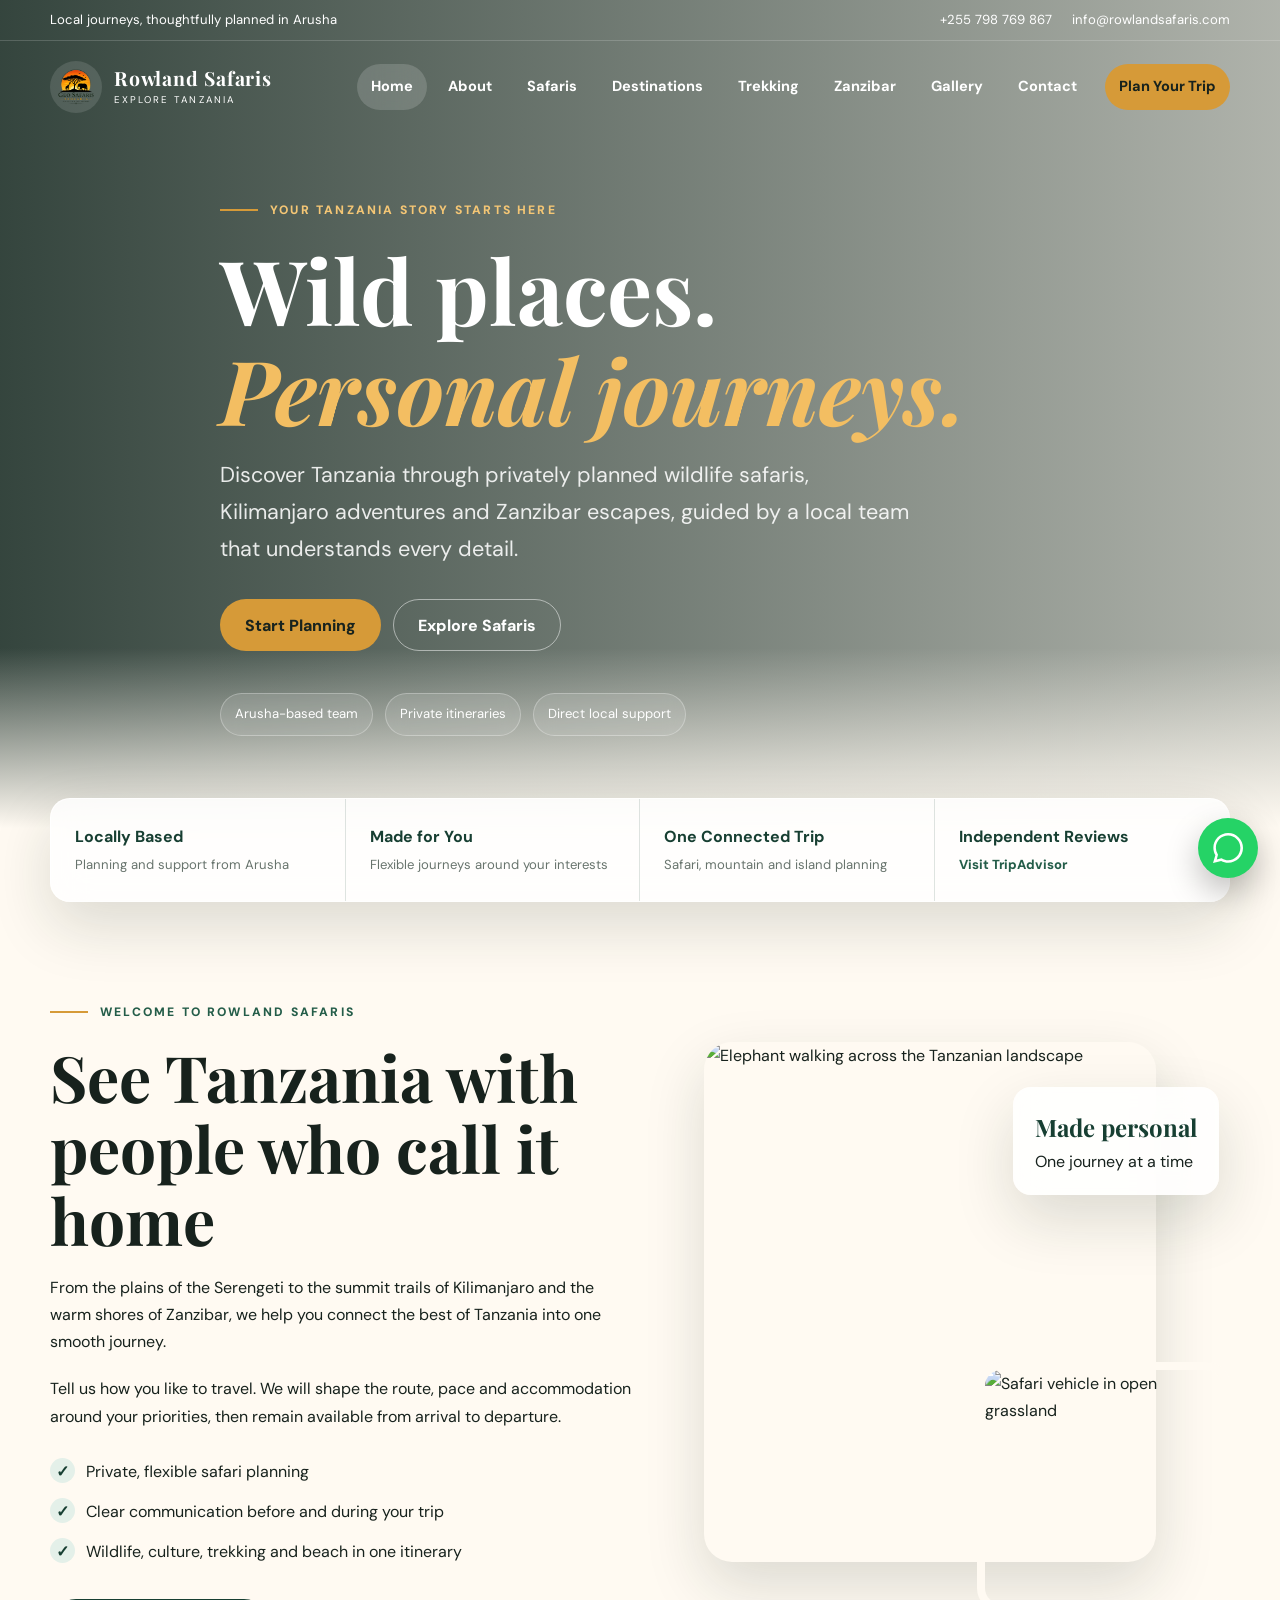
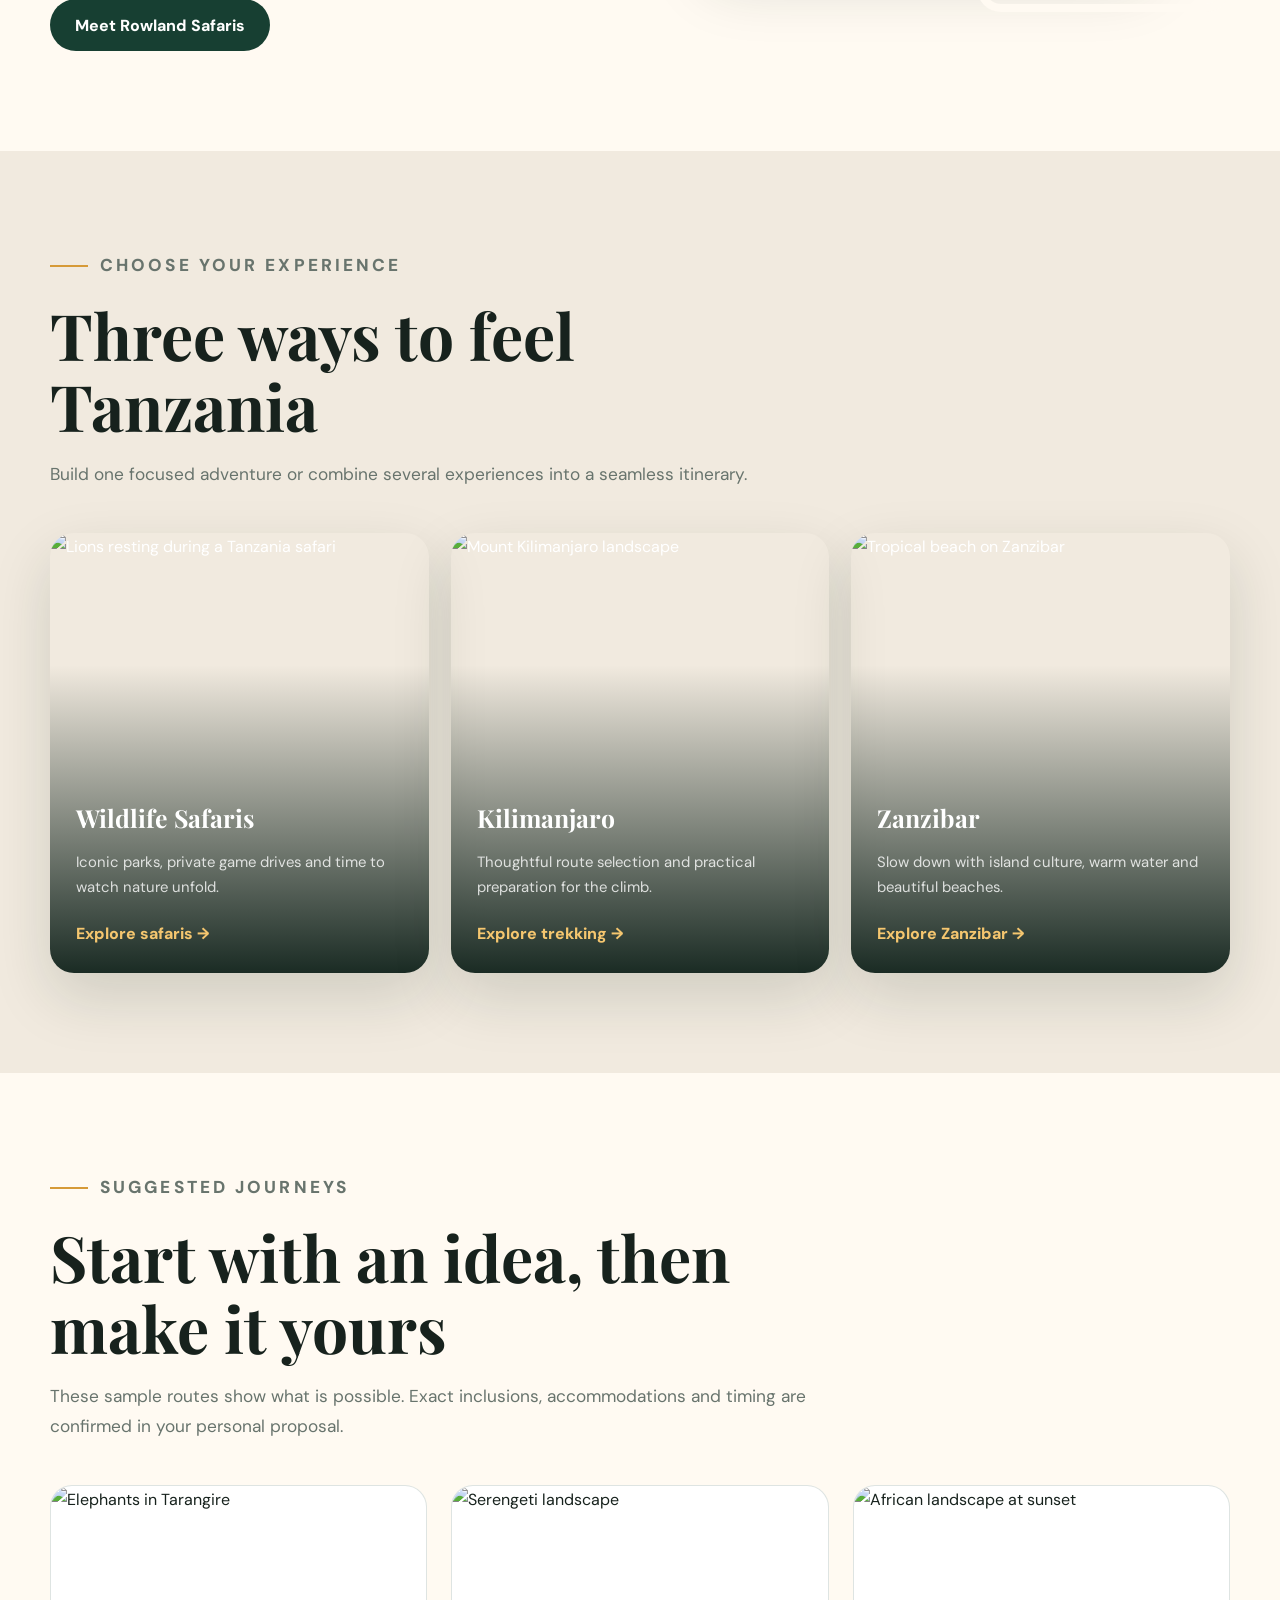
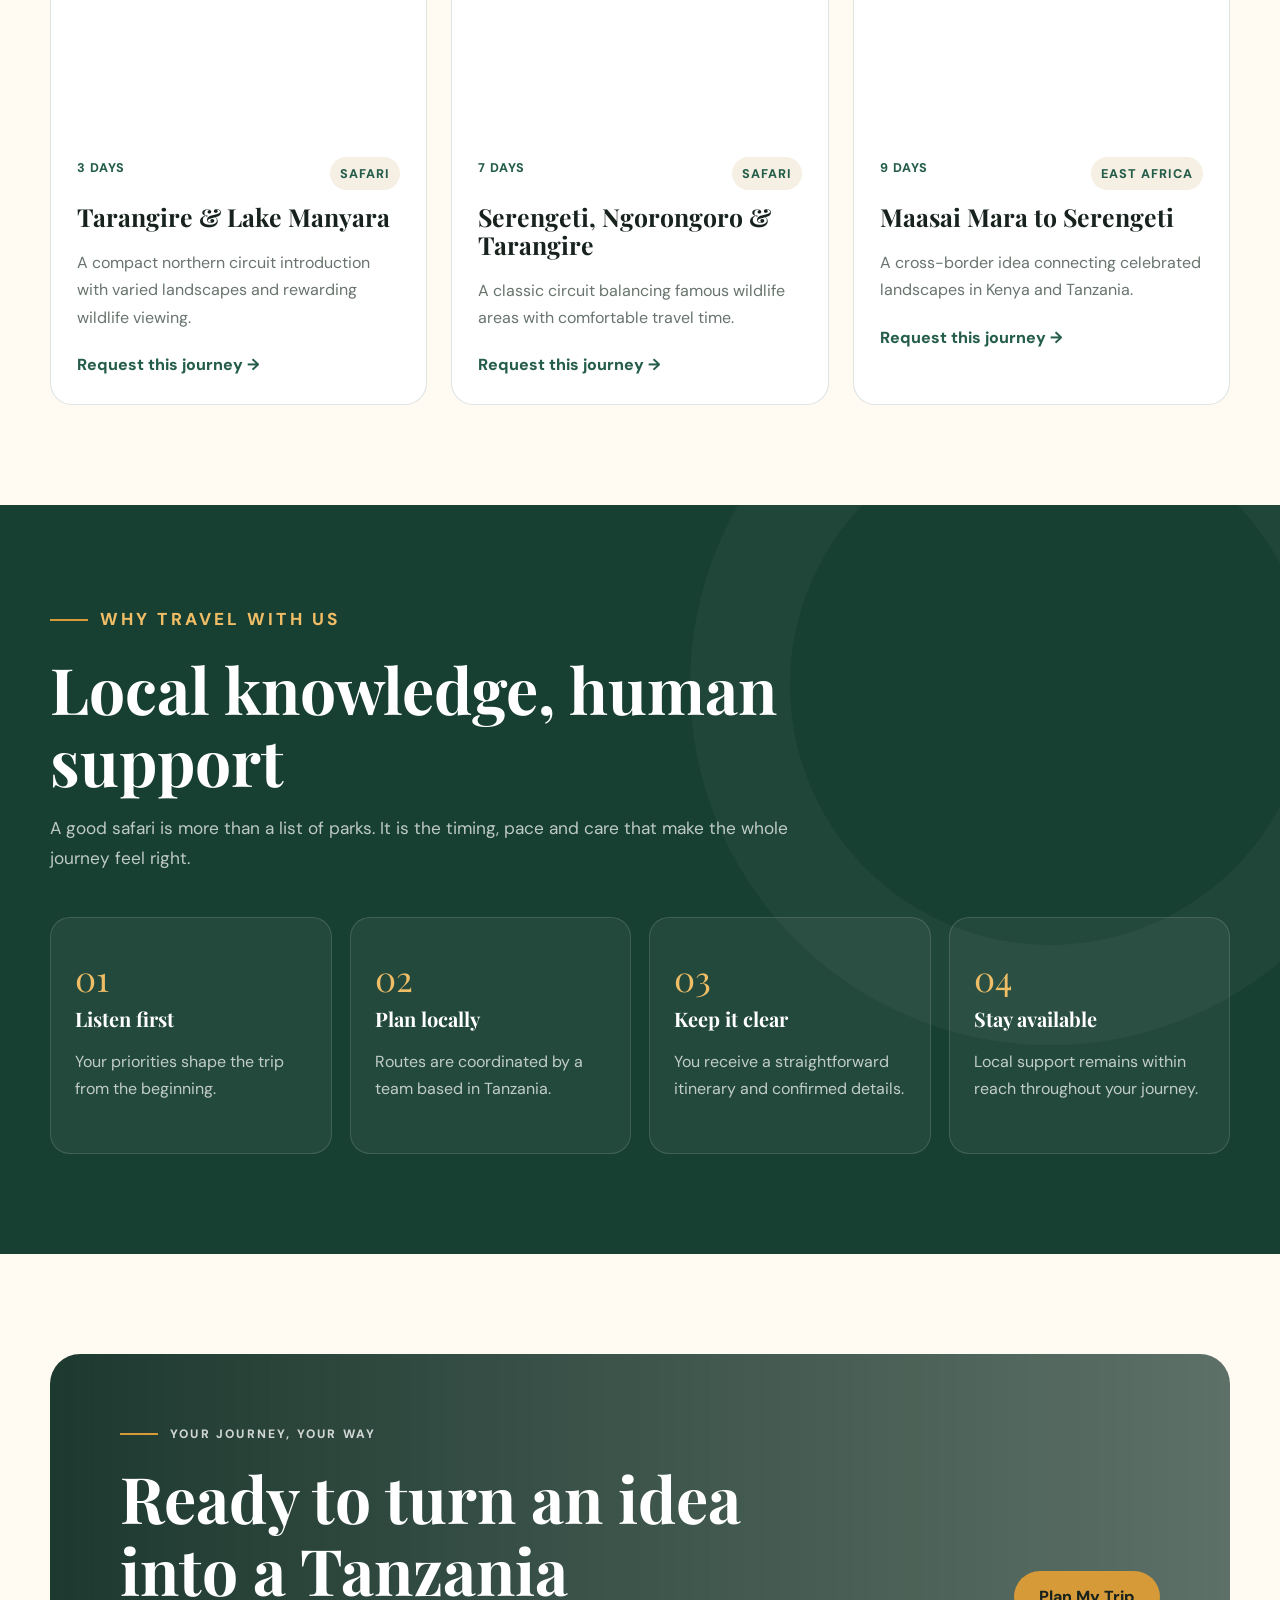
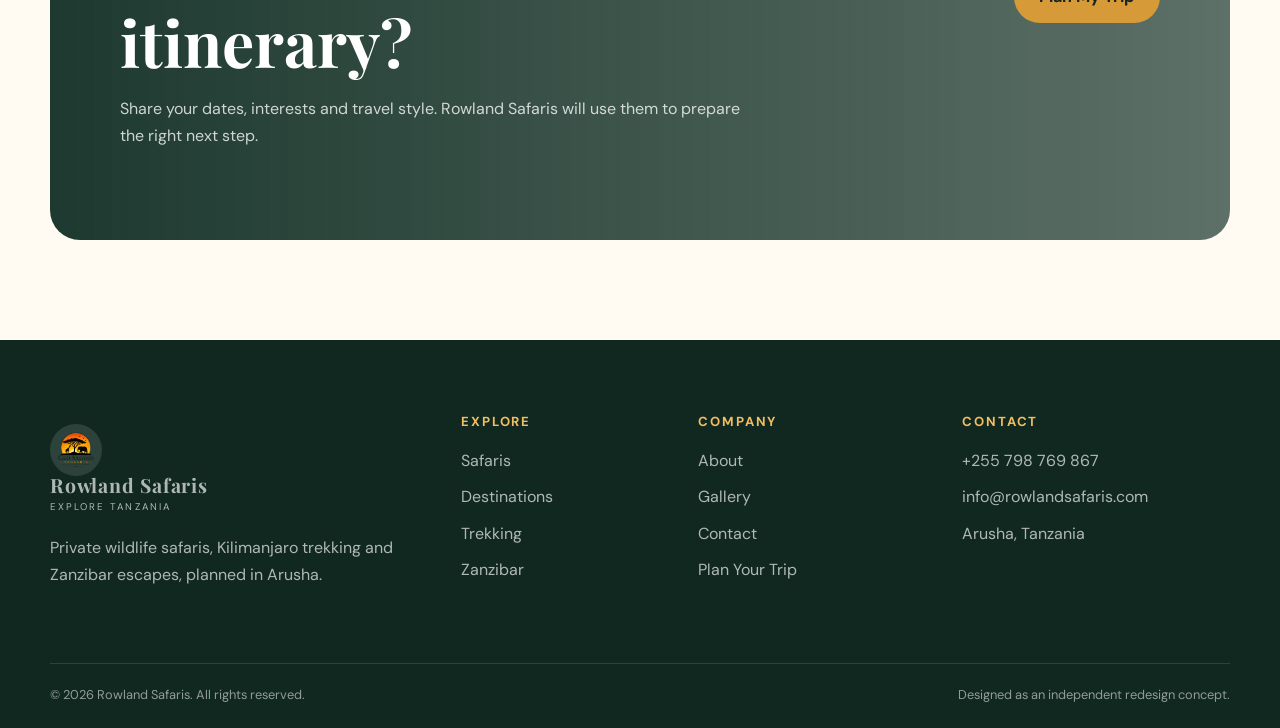
==== commit e79cc9bc: "update changes" ====
--- a/index.html
+++ b/index.html
@@ -1,5 +1,5 @@
 <!doctype html><html lang="en"><head><meta charset="utf-8"><meta name="viewport" content="width=device-width,initial-scale=1"><meta name="description" content="Private Tanzania safaris, Kilimanjaro trekking and Zanzibar escapes planned by a local Arusha-based team."><title>Rowland Safaris | Tanzania Safaris, Kilimanjaro & Zanzibar</title><meta property="og:title" content="Rowland Safaris | Tanzania, Made Personal"><meta property="og:description" content="Thoughtfully planned wildlife safaris, mountain treks and island escapes."><meta property="og:image" content="https://images.unsplash.com/photo-1516426122078-c23e76319801?auto=format&fit=crop&w=1600&q=85"><link rel="preconnect" href="https://fonts.googleapis.com"><link rel="preconnect" href="https://fonts.gstatic.com" crossorigin><link href="https://fonts.googleapis.com/css2?family=DM+Sans:wght@400;500;600;700;800&family=Playfair+Display:ital,wght@0,600;0,700;1,600&display=swap" rel="stylesheet"><link rel="stylesheet" href="style/style.css"><script type="application/ld+json">{"@context":"https://schema.org","@type":"TravelAgency","name":"Rowland Safaris","url":"https://rowlandsafaris.com/","email":"info@rowlandsafaris.com","telephone":"+255798769867","address":{"@type":"PostalAddress","addressLocality":"Arusha","addressCountry":"TZ"}}</script></head><body>
-<a class="skip-link" href="#main">Skip to content</a><header class="site-header"><div class="topbar"><div class="container topbar-inner"><span>Local journeys, thoughtfully planned in Arusha</span><div class="topbar-links"><a href="tel:+255798769867">+255 798 769 867</a><a href="mailto:info@rowlandsafaris.com">info@rowlandsafaris.com</a></div></div></div><nav class="navbar container" aria-label="Main navigation"><a class="brand" href="index.html"><span class="brand-mark">RS</span><span class="brand-copy"><strong>Rowland Safaris</strong><small>Explore Tanzania</small></span></a><button class="menu-toggle" aria-label="Toggle navigation" aria-expanded="false"><span></span><span></span><span></span></button><ul class="nav-menu"><li><a class="active" href="index.html">Home</a></li><li><a href="about.html">About</a></li><li><a href="safaris.html">Safaris</a></li><li><a href="destinations.html">Destinations</a></li><li><a href="trekking.html">Trekking</a></li><li><a href="zanzibar.html">Zanzibar</a></li><li><a href="gallery.html">Gallery</a></li><li><a href="contact.html">Contact</a></li><li><a class="nav-cta" href="plan-trip.html">Plan Your Trip</a></li></ul></nav></header>
+<a class="skip-link" href="#main">Skip to content</a><header class="site-header"><div class="topbar"><div class="container topbar-inner"><span>Local journeys, thoughtfully planned in Arusha</span><div class="topbar-links"><a href="tel:+255798769867">+255 798 769 867</a><a href="mailto:info@rowlandsafaris.com">info@rowlandsafaris.com</a></div></div></div><nav class="navbar container" aria-label="Main navigation"><a class="brand" href="index.html"><img src="assets/logo.png" alt="Rowland Safaris logo" class="brand-logo"><span class="brand-copy"><strong>Rowland Safaris</strong><small>Explore Tanzania</small></span></a><button class="menu-toggle" aria-label="Toggle navigation" aria-expanded="false"><span></span><span></span><span></span></button><ul class="nav-menu"><li><a class="active" href="index.html">Home</a></li><li><a href="about.html">About</a></li><li><a href="safaris.html">Safaris</a></li><li><a href="destinations.html">Destinations</a></li><li><a href="trekking.html">Trekking</a></li><li><a href="zanzibar.html">Zanzibar</a></li><li><a href="gallery.html">Gallery</a></li><li><a href="contact.html">Contact</a></li><li><a class="nav-cta" href="plan-trip.html">Plan Your Trip</a></li></ul></nav></header>
 <main id="main"><section class="hero" style="--hero:url('https://images.unsplash.com/photo-1516426122078-c23e76319801?auto=format&fit=crop&w=2000&q=88')"><div class="container hero-content"><p class="eyebrow">Your Tanzania story starts here</p><h1>Wild places.<br><span>Personal journeys.</span></h1><p class="hero-lead">Discover Tanzania through privately planned wildlife safaris, Kilimanjaro adventures and Zanzibar escapes, guided by a local team that understands every detail.</p><div class="hero-actions"><a class="button button-gold" href="plan-trip.html">Start Planning</a><a class="button button-outline" href="safaris.html">Explore Safaris</a></div><div class="hero-badges"><span>Arusha-based team</span><span>Private itineraries</span><span>Direct local support</span></div></div></section>
 <section class="trust-strip"><div class="container trust-grid"><div class="trust-item"><strong>Locally Based</strong><span>Planning and support from Arusha</span></div><div class="trust-item"><strong>Made for You</strong><span>Flexible journeys around your interests</span></div><div class="trust-item"><strong>One Connected Trip</strong><span>Safari, mountain and island planning</span></div><div class="trust-item"><strong>Independent Reviews</strong><span><a class="text-link" target="_blank" rel="noopener" href="https://www.tripadvisor.com/Attraction_Review-g297913-d34256288-Reviews-ROWLAND_SAFARIS-Arusha_Arusha_Region.html">Visit TripAdvisor</a></span></div></div></section>
 <section class="section"><div class="container split"><div><p class="eyebrow">Welcome to Rowland Safaris</p><h2>See Tanzania with people who call it home</h2><p>From the plains of the Serengeti to the summit trails of Kilimanjaro and the warm shores of Zanzibar, we help you connect the best of Tanzania into one smooth journey.</p><p>Tell us how you like to travel. We will shape the route, pace and accommodation around your priorities, then remain available from arrival to departure.</p><ul class="check-list"><li>Private, flexible safari planning</li><li>Clear communication before and during your trip</li><li>Wildlife, culture, trekking and beach in one itinerary</li></ul><a class="button" href="about.html">Meet Rowland Safaris</a></div><div class="image-stack"><img class="main-image" src="https://images.unsplash.com/photo-1534177616072-ef7dc120449d?auto=format&fit=crop&w=1000&q=85" alt="Elephant walking across the Tanzanian landscape"><img class="small-image" src="https://images.unsplash.com/photo-1547471080-7cc2caa01a7e?auto=format&fit=crop&w=700&q=85" alt="Safari vehicle in open grassland"><div class="image-note"><strong>Made personal</strong><span>One journey at a time</span></div></div></div></section>
@@ -7,4 +7,4 @@
 <section class="section"><div class="container"><div class="section-heading"><p class="eyebrow">Suggested journeys</p><h2>Start with an idea, then make it yours</h2><p>These sample routes show what is possible. Exact inclusions, accommodations and timing are confirmed in your personal proposal.</p></div><div class="journey-grid"><article class="journey-card"><img src="https://images.unsplash.com/photo-1547970810-dc1eac37d174?auto=format&fit=crop&w=900&q=85" alt="Elephants in Tarangire"><div class="journey-body"><div class="journey-meta"><span>3 days</span><span class="tag">Safari</span></div><h3>Tarangire & Lake Manyara</h3><p>A compact northern circuit introduction with varied landscapes and rewarding wildlife viewing.</p><a class="text-link" href="plan-trip.html">Request this journey →</a></div></article><article class="journey-card"><img src="https://images.unsplash.com/photo-1535338454770-8be927b5a00b?auto=format&fit=crop&w=900&q=85" alt="Serengeti landscape"><div class="journey-body"><div class="journey-meta"><span>7 days</span><span class="tag">Safari</span></div><h3>Serengeti, Ngorongoro & Tarangire</h3><p>A classic circuit balancing famous wildlife areas with comfortable travel time.</p><a class="text-link" href="plan-trip.html">Request this journey →</a></div></article><article class="journey-card"><img src="https://images.unsplash.com/photo-1516026672322-bc52d61a55d5?auto=format&fit=crop&w=900&q=85" alt="African landscape at sunset"><div class="journey-body"><div class="journey-meta"><span>9 days</span><span class="tag">East Africa</span></div><h3>Maasai Mara to Serengeti</h3><p>A cross-border idea connecting celebrated landscapes in Kenya and Tanzania.</p><a class="text-link" href="plan-trip.html">Request this journey →</a></div></article></div></div></section>
 <section class="section dark-section"><div class="container"><div class="section-heading"><p class="eyebrow">Why travel with us</p><h2>Local knowledge, human support</h2><p>A good safari is more than a list of parks. It is the timing, pace and care that make the whole journey feel right.</p></div><div class="feature-grid"><article class="feature"><span class="feature-number">01</span><h3>Listen first</h3><p>Your priorities shape the trip from the beginning.</p></article><article class="feature"><span class="feature-number">02</span><h3>Plan locally</h3><p>Routes are coordinated by a team based in Tanzania.</p></article><article class="feature"><span class="feature-number">03</span><h3>Keep it clear</h3><p>You receive a straightforward itinerary and confirmed details.</p></article><article class="feature"><span class="feature-number">04</span><h3>Stay available</h3><p>Local support remains within reach throughout your journey.</p></article></div></div></section>
 <section class="section"><div class="container quote-banner"><div><p class="eyebrow">Your journey, your way</p><h2>Ready to turn an idea into a Tanzania itinerary?</h2><p>Share your dates, interests and travel style. Rowland Safaris will use them to prepare the right next step.</p></div><a class="button button-gold" href="plan-trip.html">Plan My Trip</a></div></section></main>
-<footer class="site-footer"><div class="container footer-grid"><div class="footer-brand"><a class="brand" href="index.html"><span class="brand-mark">RS</span><span class="brand-copy"><strong>Rowland Safaris</strong><small>Explore Tanzania</small></span></a><p>Private wildlife safaris, Kilimanjaro trekking and Zanzibar escapes, planned in Arusha.</p></div><div><h3>Explore</h3><a href="safaris.html">Safaris</a><a href="destinations.html">Destinations</a><a href="trekking.html">Trekking</a><a href="zanzibar.html">Zanzibar</a></div><div><h3>Company</h3><a href="about.html">About</a><a href="gallery.html">Gallery</a><a href="contact.html">Contact</a><a href="plan-trip.html">Plan Your Trip</a></div><div><h3>Contact</h3><a href="tel:+255798769867">+255 798 769 867</a><a href="mailto:info@rowlandsafaris.com">info@rowlandsafaris.com</a><p>Arusha, Tanzania</p></div></div><div class="container footer-bottom"><span>© <span data-year></span> Rowland Safaris. All rights reserved.</span><span>Designed as an independent redesign concept.</span></div></footer><a class="whatsapp" href="https://wa.me/255798769867?text=Hello%20Rowland%20Safaris%2C%20I%20would%20like%20to%20plan%20a%20Tanzania%20trip." target="_blank" rel="noopener" aria-label="Chat on WhatsApp"><svg viewBox="0 0 24 24"><path d="M20.5 3.5A11.8 11.8 0 0 0 12.1 0C5.6 0 .3 5.3.3 11.8c0 2.1.5 4.1 1.6 5.9L0 24l6.5-1.7c1.7.9 3.6 1.4 5.6 1.4h.1c6.5 0 11.8-5.3 11.8-11.8 0-3.2-1.2-6.1-3.5-8.4ZM12.2 21.7c-1.8 0-3.5-.5-5-1.4l-.4-.2-3.8 1 1-3.7-.2-.4a9.7 9.7 0 0 1-1.5-5.2C2.3 6.4 6.7 2 12.1 2c2.6 0 5.1 1 6.9 2.9a9.7 9.7 0 0 1 2.9 6.9c0 5.5-4.4 9.9-9.7 9.9Z"/></svg></a><script src="js/main.js"></script></body></html>
+<footer class="site-footer"><div class="container footer-grid"><div class="footer-brand"><a class="brand" href="index.html"><img src="assets/logo.png" alt="Rowland Safaris logo" class="brand-logo"><span class="brand-copy"><strong>Rowland Safaris</strong><small>Explore Tanzania</small></span></a><p>Private wildlife safaris, Kilimanjaro trekking and Zanzibar escapes, planned in Arusha.</p></div><div><h3>Explore</h3><a href="safaris.html">Safaris</a><a href="destinations.html">Destinations</a><a href="trekking.html">Trekking</a><a href="zanzibar.html">Zanzibar</a></div><div><h3>Company</h3><a href="about.html">About</a><a href="gallery.html">Gallery</a><a href="contact.html">Contact</a><a href="plan-trip.html">Plan Your Trip</a></div><div><h3>Contact</h3><a href="tel:+255798769867">+255 798 769 867</a><a href="mailto:info@rowlandsafaris.com">info@rowlandsafaris.com</a><p>Arusha, Tanzania</p></div></div><div class="container footer-bottom"><span>© <span data-year></span> Rowland Safaris. All rights reserved.</span><span>Designed as an independent redesign concept.</span></div></footer><a class="whatsapp" href="https://wa.me/255798769867?text=Hello%20Rowland%20Safaris%2C%20I%20would%20like%20to%20plan%20a%20Tanzania%20trip." target="_blank" rel="noopener" aria-label="Chat on WhatsApp"><svg viewBox="0 0 24 24"><path d="M20.5 3.5A11.8 11.8 0 0 0 12.1 0C5.6 0 .3 5.3.3 11.8c0 2.1.5 4.1 1.6 5.9L0 24l6.5-1.7c1.7.9 3.6 1.4 5.6 1.4h.1c6.5 0 11.8-5.3 11.8-11.8 0-3.2-1.2-6.1-3.5-8.4ZM12.2 21.7c-1.8 0-3.5-.5-5-1.4l-.4-.2-3.8 1 1-3.7-.2-.4a9.7 9.7 0 0 1-1.5-5.2C2.3 6.4 6.7 2 12.1 2c2.6 0 5.1 1 6.9 2.9a9.7 9.7 0 0 1 2.9 6.9c0 5.5-4.4 9.9-9.7 9.9Z"/></svg></a><script src="js/main.js"></script></body></html>
--- a/style/style.css
+++ b/style/style.css
@@ -1,6 +1,6 @@
 :root{--ink:#17221d;--forest:#173f32;--forest-2:#245d49;--gold:#d69a38;--sand:#f5efe4;--cream:#fffaf2;--white:#fff;--muted:#68746d;--line:rgba(23,63,50,.14);--shadow:0 24px 60px rgba(17,39,30,.15);--radius:28px;--container:min(1180px,calc(100% - 40px))}
 *{box-sizing:border-box}html{scroll-behavior:smooth}body{margin:0;font-family:"DM Sans",sans-serif;color:var(--ink);background:var(--cream);line-height:1.7}body.menu-open{overflow:hidden}img{display:block;max-width:100%}a{color:inherit;text-decoration:none}button,input,select,textarea{font:inherit}h1,h2,h3,h4{font-family:"Playfair Display",serif;line-height:1.12;margin:0 0 18px}h1{font-size:clamp(3rem,7vw,6.5rem)}h2{font-size:clamp(2.25rem,5vw,4rem)}h3{font-size:1.55rem}p{margin:0 0 20px}.container{width:var(--container);margin-inline:auto}.section{padding:100px 0}.section-sm{padding:62px 0}.eyebrow{display:flex;align-items:center;gap:12px;color:var(--forest-2);font-size:.76rem;font-weight:800;letter-spacing:.18em;text-transform:uppercase;margin-bottom:18px}.eyebrow:before{content:"";width:38px;height:2px;background:var(--gold)}.section-heading{max-width:760px;margin-bottom:44px}.section-heading p{color:var(--muted);font-size:1.08rem}.button{display:inline-flex;align-items:center;justify-content:center;gap:10px;min-height:52px;padding:0 24px;border-radius:999px;border:1px solid transparent;background:var(--forest);color:#fff;font-weight:800;cursor:pointer;transition:.25s}.button:hover{transform:translateY(-2px);background:var(--forest-2);box-shadow:0 12px 24px rgba(23,63,50,.18)}.button-gold{background:var(--gold);color:#18231e}.button-gold:hover{background:#e6aa48}.button-outline{background:transparent;border-color:rgba(255,255,255,.5)}.button-outline:hover{background:#fff;color:var(--forest)}.text-link{font-weight:800;color:var(--forest-2)}.text-link:hover{color:var(--gold)}.skip-link{position:fixed;left:20px;top:-80px;z-index:999;background:#fff;padding:12px 18px;border-radius:8px}.skip-link:focus{top:20px}
-.site-header{position:absolute;inset:0 0 auto;z-index:20;color:#fff}.topbar{border-bottom:1px solid rgba(255,255,255,.17);font-size:.82rem}.topbar-inner{height:40px;display:flex;justify-content:space-between;align-items:center}.topbar-links{display:flex;gap:20px}.navbar{height:92px;display:flex;align-items:center;justify-content:space-between}.brand{display:flex;align-items:center;gap:12px;color:#fff}.brand-mark{display:grid;place-items:center;width:48px;height:48px;border-radius:50%;background:var(--gold);color:var(--forest);font-family:"Playfair Display",serif;font-size:1.45rem;font-weight:900}.brand-copy{line-height:1}.brand-copy strong{display:block;font-family:"Playfair Display",serif;font-size:1.22rem;letter-spacing:.04em}.brand-copy small{display:block;margin-top:7px;font-size:.61rem;letter-spacing:.21em;text-transform:uppercase}.nav-menu{display:flex;align-items:center;gap:7px;list-style:none;margin:0;padding:0}.nav-menu a{display:block;padding:11px 14px;border-radius:999px;font-size:.91rem;font-weight:700}.nav-menu a:hover,.nav-menu a.active{background:rgba(255,255,255,.16);backdrop-filter:blur(12px)}.nav-menu .nav-cta{background:var(--gold);color:var(--ink);margin-left:7px}.menu-toggle{display:none;width:46px;height:46px;border:1px solid rgba(255,255,255,.35);border-radius:50%;background:rgba(255,255,255,.1);color:#fff}.menu-toggle span{display:block;width:20px;height:2px;background:currentColor;margin:4px auto}
+.site-header{position:absolute;inset:0 0 auto;z-index:20;color:#fff}.topbar{border-bottom:1px solid rgba(255,255,255,.17);font-size:.82rem}.topbar-inner{height:40px;display:flex;justify-content:space-between;align-items:center}.topbar-links{display:flex;gap:20px}.navbar{height:92px;display:flex;align-items:center;justify-content:space-between}.brand{display:flex;align-items:center;gap:12px;color:#fff}.brand-logo{width:52px;height:52px;object-fit:contain;display:block;border-radius:50%;background:rgba(255,255,255,.12);padding:6px}.brand-copy{line-height:1}.brand-copy strong{display:block;font-family:"Playfair Display",serif;font-size:1.22rem;letter-spacing:.04em}.brand-copy small{display:block;margin-top:7px;font-size:.61rem;letter-spacing:.21em;text-transform:uppercase}.nav-menu{display:flex;align-items:center;gap:7px;list-style:none;margin:0;padding:0}.nav-menu a{display:block;padding:11px 14px;border-radius:999px;font-size:.91rem;font-weight:700}.nav-menu a:hover,.nav-menu a.active{background:rgba(255,255,255,.16);backdrop-filter:blur(12px)}.nav-menu .nav-cta{background:var(--gold);color:var(--ink);margin-left:7px}.menu-toggle{display:none;width:46px;height:46px;border:1px solid rgba(255,255,255,.35);border-radius:50%;background:rgba(255,255,255,.1);color:#fff}.menu-toggle span{display:block;width:20px;height:2px;background:currentColor;margin:4px auto}
 .hero{position:relative;min-height:760px;display:flex;align-items:flex-end;color:#fff;background:linear-gradient(90deg,rgba(8,29,22,.82),rgba(8,29,22,.32)),var(--hero) center/cover no-repeat;padding:200px 0 92px}.hero:after,.page-hero:after{content:"";position:absolute;inset:auto 0 0;height:180px;background:linear-gradient(transparent,var(--cream));pointer-events:none}.hero-content{position:relative;z-index:2;max-width:840px}.hero .eyebrow,.page-hero .eyebrow{color:#f4c675}.hero h1 span{color:#f3be62;font-style:italic}.hero-lead{font-size:clamp(1.05rem,2vw,1.35rem);max-width:700px;color:rgba(255,255,255,.88)}.hero-actions{display:flex;gap:12px;flex-wrap:wrap;margin-top:32px}.hero-badges{display:flex;gap:12px;flex-wrap:wrap;margin-top:42px}.hero-badges span{padding:9px 14px;border:1px solid rgba(255,255,255,.28);border-radius:999px;background:rgba(255,255,255,.1);backdrop-filter:blur(10px);font-size:.82rem}.page-hero{position:relative;min-height:520px;display:flex;align-items:flex-end;color:#fff;background:linear-gradient(90deg,rgba(8,29,22,.84),rgba(8,29,22,.28)),var(--hero) center/cover no-repeat;padding:190px 0 88px}.page-hero-content{position:relative;z-index:2;max-width:820px}.page-hero h1{font-size:clamp(3rem,6vw,5.5rem)}.breadcrumb{display:flex;gap:10px;align-items:center;font-size:.9rem;color:rgba(255,255,255,.76)}
 .trust-strip{position:relative;z-index:3;margin-top:-30px}.trust-grid{display:grid;grid-template-columns:repeat(4,1fr);background:rgba(255,255,255,.82);border:1px solid rgba(255,255,255,.8);border-radius:20px;box-shadow:var(--shadow);backdrop-filter:blur(18px);overflow:hidden}.trust-item{padding:24px;border-right:1px solid var(--line)}.trust-item:last-child{border:0}.trust-item strong{display:block;color:var(--forest);font-size:1rem}.trust-item span{font-size:.82rem;color:var(--muted)}
 .split{display:grid;grid-template-columns:1.05fr .95fr;gap:72px;align-items:center}.image-stack{position:relative;min-height:570px}.image-stack .main-image{width:86%;height:520px;object-fit:cover;border-radius:var(--radius);box-shadow:var(--shadow)}.image-stack .small-image{position:absolute;right:0;bottom:0;width:48%;height:250px;object-fit:cover;border:8px solid var(--cream);border-radius:24px}.image-note{position:absolute;right:2%;top:8%;padding:20px 22px;border-radius:18px;background:rgba(255,255,255,.84);backdrop-filter:blur(16px);box-shadow:var(--shadow)}.image-note strong{display:block;font-family:"Playfair Display",serif;font-size:1.5rem;color:var(--forest)}.check-list{display:grid;gap:13px;margin:28px 0 34px;padding:0;list-style:none}.check-list li{display:flex;gap:11px}.check-list li:before{content:"✓";display:grid;place-items:center;flex:0 0 25px;height:25px;border-radius:50%;background:#e4f0e9;color:var(--forest);font-weight:900}
@@ -11,6 +11,6 @@
 .process{display:grid;grid-template-columns:repeat(4,1fr);gap:18px}.process article{padding:28px;border-radius:20px;background:#fff;border:1px solid var(--line)}.process span{font-family:"Playfair Display",serif;font-size:2rem;color:var(--gold)}.process p{color:var(--muted)}
 .gallery-grid{display:grid;grid-template-columns:repeat(12,1fr);grid-auto-rows:220px;gap:15px}.gallery-item{position:relative;grid-column:span 4;border:0;padding:0;border-radius:18px;overflow:hidden;cursor:zoom-in;background:#ddd}.gallery-item.wide{grid-column:span 8}.gallery-item.tall{grid-row:span 2}.gallery-item img{width:100%;height:100%;object-fit:cover;transition:.4s}.gallery-item:hover img{transform:scale(1.04)}.gallery-item:after{content:"View";position:absolute;right:15px;bottom:15px;padding:7px 12px;border-radius:999px;background:rgba(255,255,255,.82);color:var(--forest);font-weight:800;opacity:0;transition:.25s}.gallery-item:hover:after{opacity:1}.lightbox{position:fixed;inset:0;z-index:200;display:none;place-items:center;background:rgba(6,18,14,.94);padding:30px}.lightbox.open{display:grid}.lightbox img{max-width:min(1100px,94vw);max-height:84vh;border-radius:18px}.lightbox-close{position:absolute;right:25px;top:20px;width:48px;height:48px;border:1px solid rgba(255,255,255,.3);border-radius:50%;background:rgba(255,255,255,.12);color:#fff;font-size:1.6rem;cursor:pointer}
 .form-wrap{display:grid;grid-template-columns:.8fr 1.2fr;gap:35px;align-items:start}.form-panel,.contact-panel{padding:38px;border-radius:24px;background:#fff;border:1px solid var(--line);box-shadow:0 18px 45px rgba(29,54,44,.08)}.form-grid{display:grid;grid-template-columns:1fr 1fr;gap:18px}.field{display:grid;gap:7px}.field.full{grid-column:1/-1}.field label{font-size:.86rem;font-weight:800;color:var(--forest)}.field input,.field select,.field textarea{width:100%;border:1px solid #d9e0db;background:#fbfcfb;border-radius:12px;padding:14px 15px;color:var(--ink);outline:none}.field input:focus,.field select:focus,.field textarea:focus{border-color:var(--gold);box-shadow:0 0 0 4px rgba(214,154,56,.12)}.field textarea{min-height:135px;resize:vertical}.form-note{color:var(--muted);font-size:.82rem}.contact-list{display:grid;gap:15px;margin:26px 0}.contact-list a,.contact-list p{display:block;margin:0;padding:17px;border-radius:14px;background:var(--sand)}
-.site-footer{background:#10281f;color:#fff;padding:75px 0 22px}.footer-grid{display:grid;grid-template-columns:1.35fr .7fr .8fr 1fr;gap:50px}.footer-grid p,.footer-grid a{color:rgba(255,255,255,.67)}.footer-grid a{display:block;margin:9px 0}.footer-grid a:hover{color:#f1be62}.footer-grid h3{font-family:"DM Sans",sans-serif;font-size:.82rem;text-transform:uppercase;letter-spacing:.14em;color:#f1be62}.footer-brand .brand{margin-bottom:22px}.footer-bottom{display:flex;align-items:center;justify-content:space-between;margin-top:55px;padding-top:20px;border-top:1px solid rgba(255,255,255,.12);color:rgba(255,255,255,.54);font-size:.8rem}.whatsapp{position:fixed;z-index:80;right:22px;bottom:22px;width:60px;height:60px;display:grid;place-items:center;border-radius:50%;background:#25d366;color:#fff;box-shadow:0 14px 32px rgba(0,0,0,.25);animation:float 3s ease-in-out infinite}.whatsapp svg{width:30px;fill:currentColor}@keyframes float{50%{transform:translateY(-8px)}}
+.site-footer{background:#10281f;color:#fff;padding:75px 0 22px}.footer-grid{display:grid;grid-template-columns:1.35fr .7fr .8fr 1fr;gap:50px}.footer-grid p,.footer-grid a{color:rgba(255,255,255,.67)}.footer-grid a{display:block;margin:9px 0}.footer-grid a:hover{color:#f1be62}.footer-grid h3{font-family:"DM Sans",sans-serif;font-size:.82rem;text-transform:uppercase;letter-spacing:.14em;color:#f1be62}.footer-brand .brand{margin-bottom:22px}.footer-bottom{display:flex;align-items:center;justify-content:space-between;margin-top:55px;padding-top:20px;border-top:1px solid rgba(255,255,255,.12);color:rgba(255,255,255,.54);font-size:.8rem}.whatsapp{position:fixed;z-index:80;right:22px;bottom:22px;width:60px;height:60px;display:grid;place-items:center;border-radius:50%;background:#25d366;color:#fff;box-shadow:0 14px 32px rgba(0,0,0,.25);animation:float 3s ease-in-out infinite}.whatsapp:hover{transform:translateY(-2px)}.whatsapp svg{width:30px;height:30px;fill:currentColor;display:block}@keyframes float{50%{transform:translateY(-8px)}}
 @media(max-width:980px){.topbar{display:none}.site-header{position:absolute}.navbar{height:82px}.menu-toggle{display:block}.nav-menu{position:fixed;inset:0 0 0 23%;display:flex;flex-direction:column;align-items:stretch;justify-content:center;gap:5px;padding:90px 32px;background:rgba(13,47,36,.97);backdrop-filter:blur(20px);transform:translateX(110%);transition:.3s}.nav-menu.open{transform:none}.nav-menu a{font-size:1.08rem;padding:12px 18px}.nav-menu .nav-cta{margin:10px 0 0;text-align:center}.split,.form-wrap{grid-template-columns:1fr}.cards,.journey-grid{grid-template-columns:repeat(2,1fr)}.feature-grid,.process{grid-template-columns:repeat(2,1fr)}.destination-grid{grid-template-columns:1fr}.footer-grid{grid-template-columns:1.2fr 1fr 1fr}.footer-grid>div:last-child{grid-column:1/-1}.trust-grid{grid-template-columns:repeat(2,1fr)}.trust-item:nth-child(2){border-right:0}.trust-item:nth-child(-n+2){border-bottom:1px solid var(--line)}}
 @media(max-width:680px){:root{--container:min(100% - 28px,1180px)}.section{padding:76px 0}.hero{min-height:720px;padding:150px 0 80px}.page-hero{min-height:470px;padding:150px 0 72px}.brand-copy strong{font-size:1rem}.brand-copy small{font-size:.53rem}.nav-menu{left:10%}.trust-grid{grid-template-columns:1fr}.trust-item{border-right:0;border-bottom:1px solid var(--line)!important}.trust-item:last-child{border-bottom:0!important}.cards,.journey-grid,.feature-grid,.process,.content-grid{grid-template-columns:1fr}.experience-card{min-height:400px}.image-stack{min-height:430px}.image-stack .main-image{height:390px}.image-stack .small-image{height:180px}.destination-card{grid-template-columns:1fr}.destination-card img{height:230px}.quote-banner{padding:42px 28px;display:block}.quote-banner .button{margin-top:15px}.gallery-grid{grid-template-columns:1fr;grid-auto-rows:270px}.gallery-item,.gallery-item.wide{grid-column:auto}.gallery-item.tall{grid-row:auto}.form-grid{grid-template-columns:1fr}.field.full{grid-column:auto}.form-panel,.contact-panel{padding:26px}.footer-grid{grid-template-columns:1fr 1fr;gap:34px}.footer-grid>div:first-child,.footer-grid>div:last-child{grid-column:1/-1}.footer-bottom{display:block;text-align:center}.footer-bottom span{display:block;margin:7px}.hero-actions .button{width:100%}}
